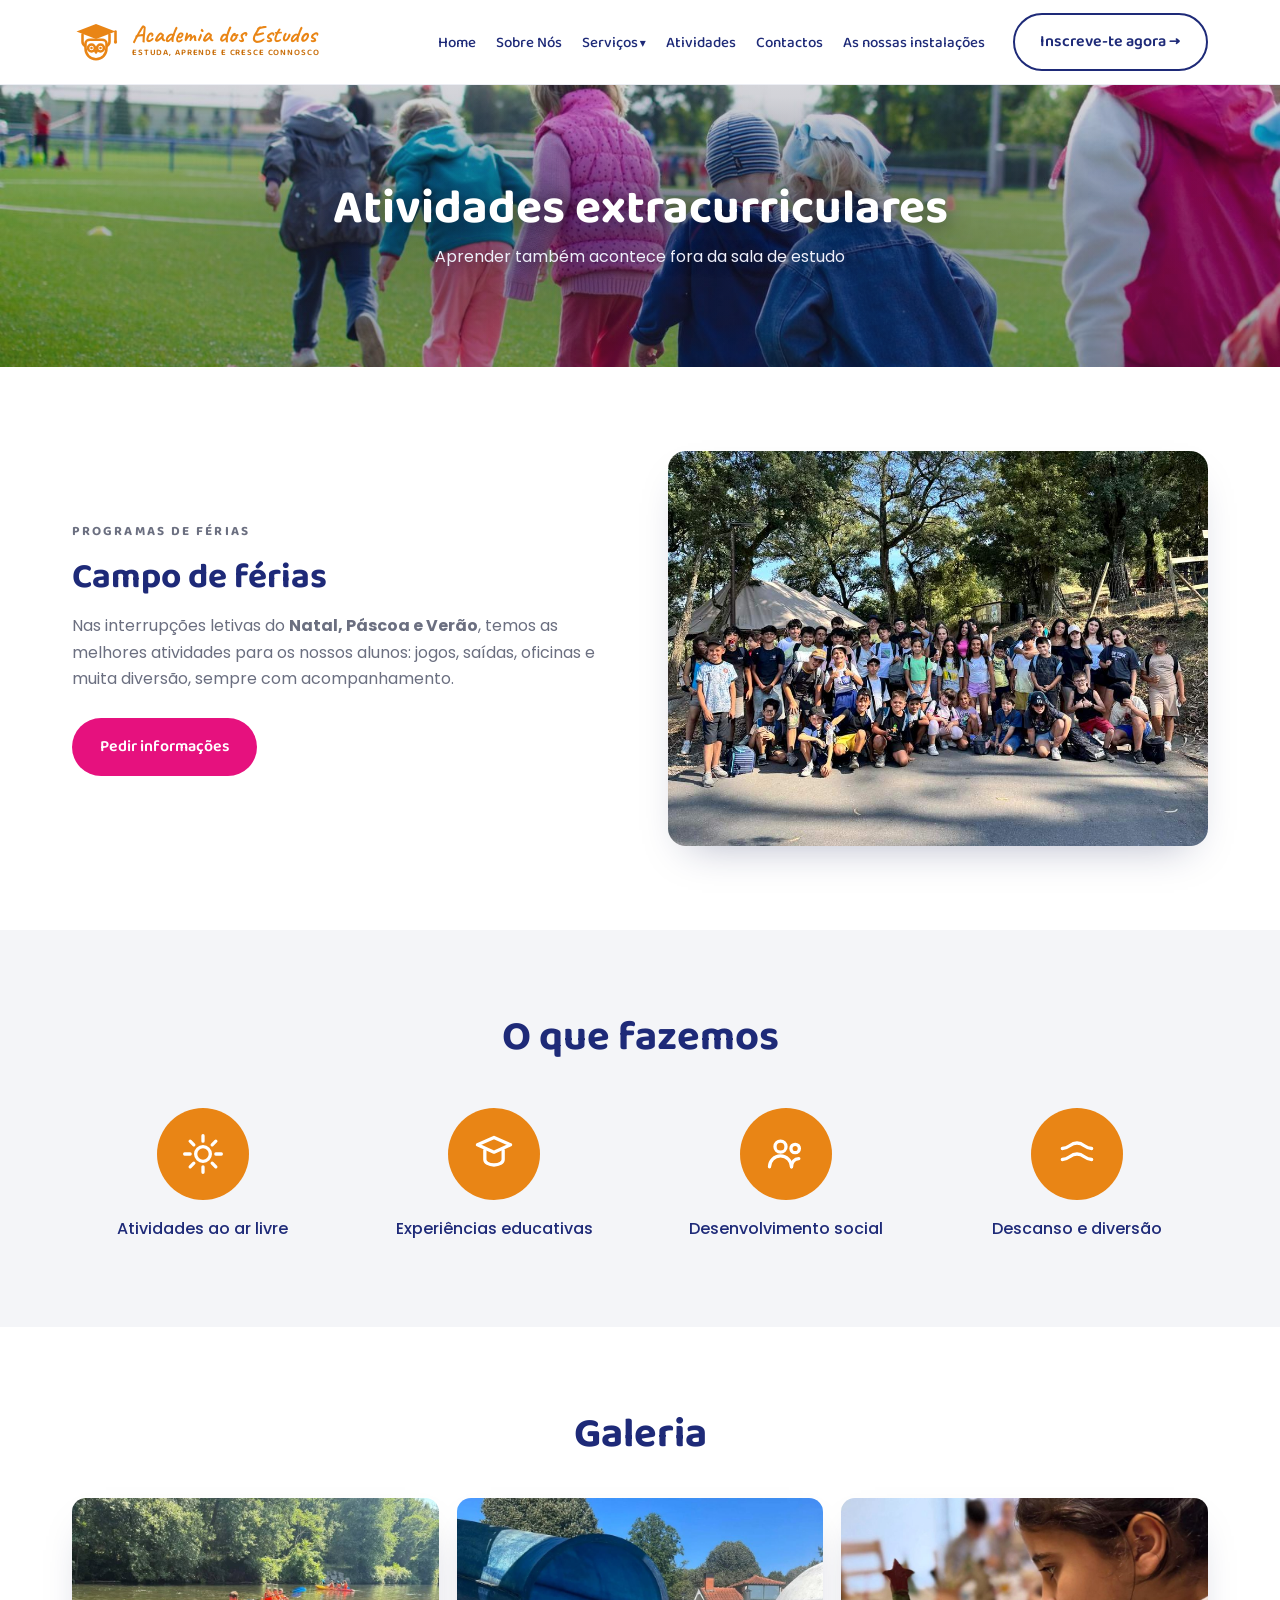
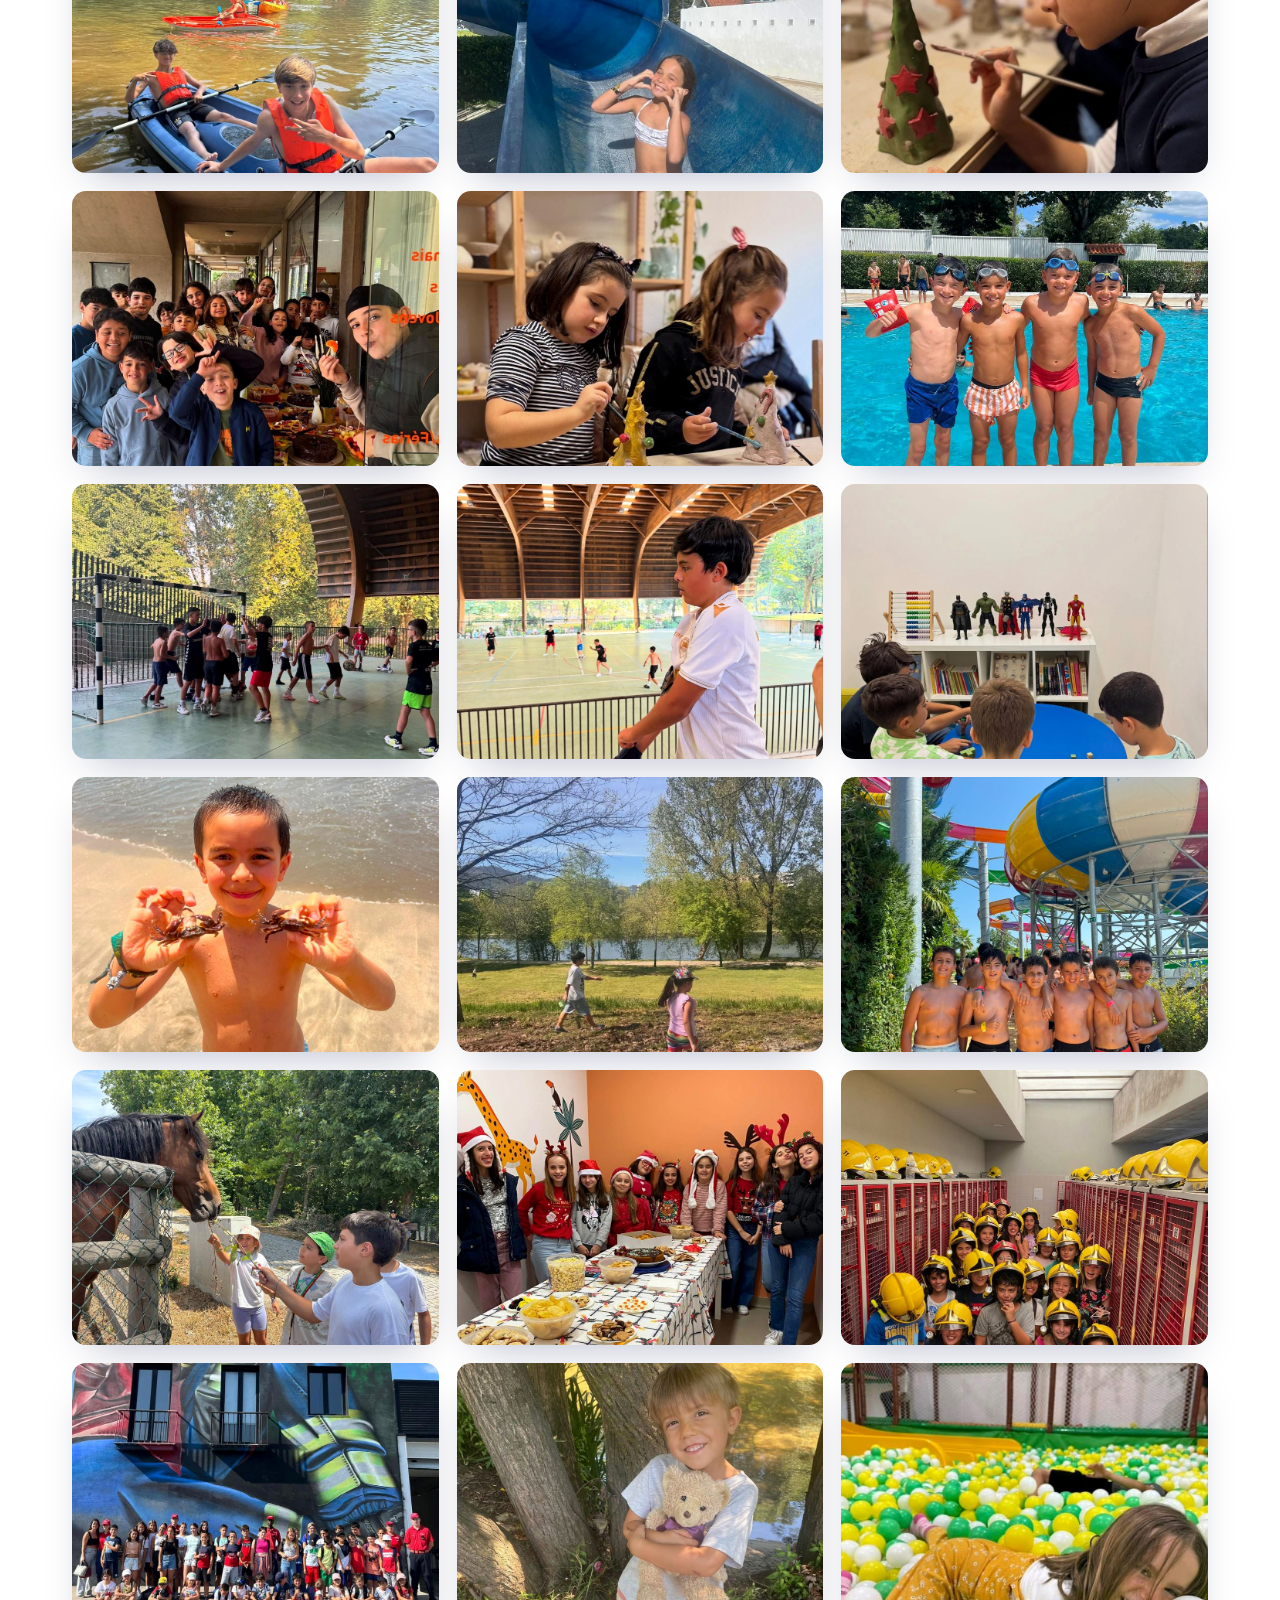
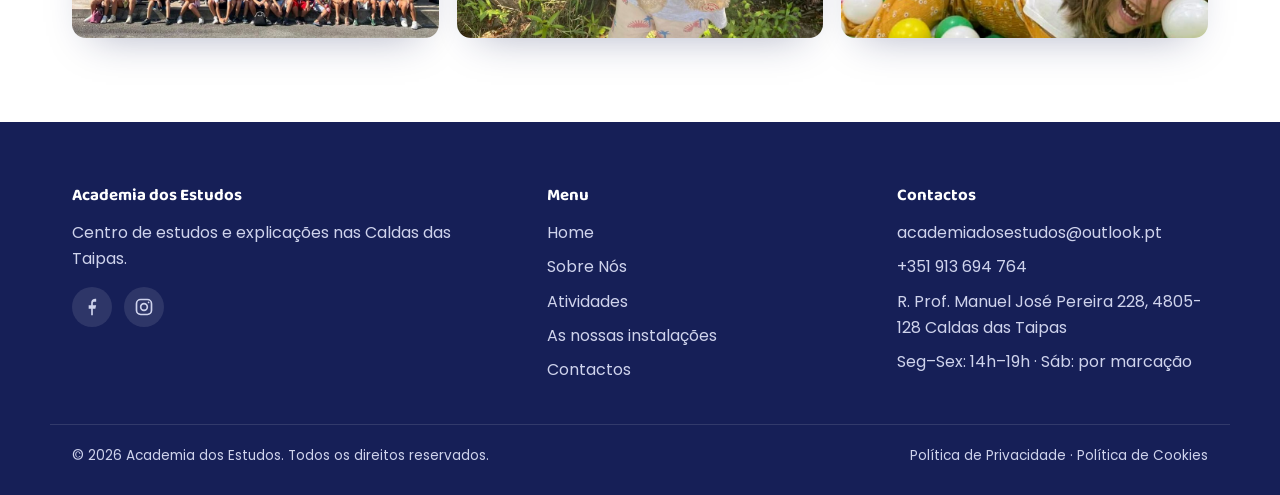
==== atividades.html @ b34ad82c "Contactos: morada c/ referência do café Classik; botões de telefone e mensagem Co-Authored-By: Claud" ====
<!doctype html>
<html lang="pt">
<head>
<meta charset="utf-8">
<meta name="viewport" content="width=device-width, initial-scale=1">
<title>Atividades Extracurriculares | Academia dos Estudos</title>
<meta name="description" content="Campo de férias e atividades extracurriculares da Academia dos Estudos nas interrupções letivas do Natal, Páscoa e Verão.">
<link rel="icon" href="assets/logo-mark.svg">
<link rel="preconnect" href="https://fonts.googleapis.com">
<link rel="preconnect" href="https://fonts.gstatic.com" crossorigin>
<link href="https://fonts.googleapis.com/css2?family=Baloo+2:wght@500;600;700&family=Caveat:wght@600;700&family=Poppins:ital,wght@0,300;0,400;0,500;0,600;1,400&display=swap" rel="stylesheet">
<link rel="stylesheet" href="css/styles.css?v=10">
<script>document.documentElement.className+=" js";</script>
</head>
<body>
<header class="site-header">
  <div class="wrap">
    <a class="brand" href="index.html" aria-label="Academia dos Estudos — início">
      <img src="assets/logo-mark.svg" alt="">
      <span class="brand-text"><b>Academia dos Estudos</b><span>Estuda, aprende e cresce connosco</span></span>
    </a>
    <button class="nav-toggle" aria-label="Abrir menu" aria-expanded="false"><span></span></button>
    <nav class="nav" id="nav">
      <ul>
        <li><a href="index.html">Home</a></li>
        <li><a href="sobre.html">Sobre Nós</a></li>
        <li class="has-sub"><a href="index.html#servicos">Serviços</a>
          <div class="submenu">
            <a href="index.html#servicos">Apoio ao Estudo</a>
            <a href="index.html#servicos">Explicações</a>
            <a href="index.html#servicos">Preparação para exame</a>
          </div>
        </li>
        <li><a href="atividades.html">Atividades</a></li>
        <li><a href="index.html#contactos">Contactos</a></li>
        <li><a href="instalacoes.html">As nossas instalações</a></li>
      </ul>
    </nav>
    <a class="btn btn--outline header-cta" href="index.html#contactos">Inscreve-te agora →</a>
  </div>
</header>

<section class="page-hero">
  <div class="page-hero__media"><img src="assets/img/banner-atividades.jpg" alt=""></div>
  <div class="wrap">
    <h1>Atividades extracurriculares</h1>
    <p>Aprender também acontece fora da sala de estudo</p>
  </div>
</section>

<section class="section">
  <div class="wrap split">
    <div class="reveal-left">
      <p class="eyebrow eyebrow--orange">Programas de férias</p>
      <h2>Campo de férias</h2>
      <p>Nas interrupções letivas do <strong>Natal, Páscoa e Verão</strong>, temos as melhores atividades para os nossos alunos: jogos, saídas, oficinas e muita diversão, sempre com acompanhamento.</p>
      <a class="btn btn--pink" href="index.html#contactos">Pedir informações</a>
    </div>
    <img class="reveal-right" src="assets/img/campo-ferias.jpg" alt="Grupo de alunos no campo de férias">
  </div>
</section>

<section class="section section--soft">
  <div class="wrap center">
    <h2 class="section-title" style="color:var(--navy)">O que fazemos</h2>
    <div class="adv">
      <div class="adv__item reveal"><div class="adv__icon"><svg viewBox="0 0 24 24" fill="none" stroke="currentColor" stroke-width="1.8" stroke-linecap="round" stroke-linejoin="round"><circle cx="12" cy="12" r="4"/><path d="M12 2v3M12 19v3M2 12h3M19 12h3M5 5l2 2M17 17l2 2M19 5l-2 2M7 17l-2 2"/></svg></div><p>Atividades ao ar livre</p></div>
      <div class="adv__item reveal"><div class="adv__icon"><svg viewBox="0 0 24 24" fill="none" stroke="currentColor" stroke-width="1.8" stroke-linecap="round" stroke-linejoin="round"><path d="M3 7l9-4 9 4-9 4z"/><path d="M7 10v5c0 1.7 2.2 3 5 3s5-1.3 5-3v-5"/></svg></div><p>Experiências educativas</p></div>
      <div class="adv__item reveal"><div class="adv__icon"><svg viewBox="0 0 24 24" fill="none" stroke="currentColor" stroke-width="1.8" stroke-linecap="round" stroke-linejoin="round"><circle cx="9" cy="8" r="3"/><circle cx="17" cy="9" r="2.3"/><path d="M3 19c0-3.3 2.7-6 6-6s6 2.7 6 6"/><path d="M15 19c0-2.5 1.6-4.5 4-4.5"/></svg></div><p>Desenvolvimento social</p></div>
      <div class="adv__item reveal"><div class="adv__icon"><svg viewBox="0 0 24 24" fill="none" stroke="currentColor" stroke-width="1.8" stroke-linecap="round" stroke-linejoin="round"><path d="M4 15c4 0 4-3 8-3s4 3 8 3"/><path d="M4 9c4 0 4-3 8-3s4 3 8 3"/></svg></div><p>Descanso e diversão</p></div>
    </div>
  </div>
</section>

<section class="section">
  <div class="wrap center">
    <h2 class="section-title" style="color:var(--navy)">Galeria</h2>
    <div class="gallery">
      <img src="assets/img/act1.jpg" alt="Atividade da Academia dos Estudos" loading="lazy">
      <img src="assets/img/act2.jpg" alt="Atividade da Academia dos Estudos" loading="lazy">
      <img src="assets/img/act3.jpg" alt="Atividade da Academia dos Estudos" loading="lazy">
      <img src="assets/img/act4.jpg" alt="Atividade da Academia dos Estudos" loading="lazy">
      <img src="assets/img/act5.jpg" alt="Atividade da Academia dos Estudos" loading="lazy">
      <img src="assets/img/act6.jpg" alt="Atividade da Academia dos Estudos" loading="lazy">
      <img src="assets/img/act7.jpg" alt="Atividade da Academia dos Estudos" loading="lazy">
      <img src="assets/img/act8.jpg" alt="Atividade da Academia dos Estudos" loading="lazy">
      <img src="assets/img/act9.jpg" alt="Atividade da Academia dos Estudos" loading="lazy">
      <img src="assets/img/act10.jpg" alt="Atividade da Academia dos Estudos" loading="lazy">
      <img src="assets/img/act11.jpg" alt="Atividade da Academia dos Estudos" loading="lazy">
      <img src="assets/img/act12.jpg" alt="Atividade da Academia dos Estudos" loading="lazy">
      <img src="assets/img/act13.jpg" alt="Atividade da Academia dos Estudos" loading="lazy">
      <img src="assets/img/act14.jpg" alt="Atividade da Academia dos Estudos" loading="lazy">
      <img src="assets/img/act15.jpg" alt="Atividade da Academia dos Estudos" loading="lazy">
      <img src="assets/img/act16.jpg" alt="Atividade da Academia dos Estudos" loading="lazy">
      <img src="assets/img/act17.jpg" alt="Atividade da Academia dos Estudos" loading="lazy">
      <img src="assets/img/act18.jpg" alt="Atividade da Academia dos Estudos" loading="lazy">
    </div>
  </div>
</section>

<footer class="site-footer">
  <div class="wrap footer-grid">
    <div>
      <h4>Academia dos Estudos</h4>
      <p>Centro de estudos e explicações nas Caldas das Taipas.</p>
      <div class="socials">
        <a href="https://www.facebook.com/academiadosestudos" aria-label="Facebook" target="_blank" rel="noopener"><svg viewBox="0 0 24 24" fill="currentColor"><path d="M13 22v-8h3l1-4h-4V7.5c0-1.1.3-1.9 2-1.9h2V2.1C18.6 2 17.4 2 16.1 2 13.2 2 11 3.7 11 7v3H8v4h3v8z"/></svg></a>
        <a href="https://www.instagram.com/academia_dos_estudos_" aria-label="Instagram" target="_blank" rel="noopener"><svg viewBox="0 0 24 24" fill="none" stroke="currentColor" stroke-width="2"><rect x="3" y="3" width="18" height="18" rx="5"/><circle cx="12" cy="12" r="4"/><circle cx="17.5" cy="6.5" r="1" fill="currentColor" stroke="none"/></svg></a>
      </div>
    </div>
    <div><h4>Menu</h4><ul>
      <li><a href="index.html">Home</a></li>
      <li><a href="sobre.html">Sobre Nós</a></li>
      <li><a href="atividades.html">Atividades</a></li>
      <li><a href="instalacoes.html">As nossas instalações</a></li>
      <li><a href="index.html#contactos">Contactos</a></li>
    </ul></div>
    <div><h4>Contactos</h4><ul>
      <li><a href="mailto:academiadosestudos@outlook.pt">academiadosestudos@outlook.pt</a></li>
      <li><a href="tel:+351913694764">+351 913 694 764</a></li>
      <li>R. Prof. Manuel José Pereira 228, 4805-128 Caldas das Taipas</li>
      <li>Seg–Sex: 14h–19h · Sáb: por marcação</li>
    </ul></div>
  </div>
  <div class="wrap footer-bottom">
    <span>© <span id="year"></span> Academia dos Estudos. Todos os direitos reservados.</span>
    <span><a href="politica-privacidade.html">Política de Privacidade</a> · <a href="politica-cookies.html">Política de Cookies</a></span>
  </div>
</footer>
<script src="js/main.js?v=10"></script>
</body>
</html>
---- css/styles.css ----
/* =========================================================
   Academia dos Estudos — protótipo
   Estética inspirada em mentes-criativas.pt
   ========================================================= */

:root {
  --orange: #E98515;
  --orange-dark: #C96F0C;
  --navy: #1E2A78;
  --navy-deep: #161F57;
  --pink: #E6117E;
  --ink: #2b2b33;
  --muted: #6b6f80;
  --bg-soft: #f4f5f8;
  --white: #ffffff;
  --radius: 18px;
  --shadow: 0 18px 40px -20px rgba(22, 31, 87, .35);
  --maxw: 1180px;
  --font-body: "Poppins", system-ui, -apple-system, "Segoe UI", Roboto, sans-serif;
  --font-head: "Baloo 2", var(--font-body);
  --font-script: "Caveat", "Segoe Script", cursive;
}

* { box-sizing: border-box; margin: 0; padding: 0; }
html { scroll-behavior: smooth; scroll-padding-top: 96px; }
body {
  font-family: var(--font-body);
  color: var(--ink);
  line-height: 1.65;
  background: var(--white);
  -webkit-font-smoothing: antialiased;
  animation: pageFade .55s ease both;
}
@keyframes pageFade { from { opacity: 0; } to { opacity: 1; } }
img { max-width: 100%; display: block; }
a { color: var(--navy); text-decoration: none; }

.wrap { width: 100%; max-width: var(--maxw); margin: 0 auto; padding: 0 22px; }
.section { padding: 84px 0; }
.section--soft { background: var(--bg-soft); }
.center { text-align: center; }

h1, h2, h3, h4 { font-family: var(--font-head); line-height: 1.15; color: var(--navy); font-weight: 700; }
.eyebrow {
  font-family: var(--font-head);
  text-transform: uppercase;
  letter-spacing: .16em;
  font-size: .82rem;
  font-weight: 700;
  color: var(--pink);
}
.eyebrow--orange { color: var(--orange); }
.section-title { font-size: clamp(1.8rem, 3.4vw, 2.6rem); color: var(--orange); }
.section-lead { color: var(--muted); margin-top: 10px; font-size: 1.05rem; }

/* ---------- buttons ---------- */
.btn {
  display: inline-flex; align-items: center; gap: .5em;
  font-family: var(--font-head); font-weight: 600;
  padding: .85em 1.6em; border-radius: 999px;
  border: 2px solid transparent; cursor: pointer;
  transition: transform .15s ease, background .2s ease, color .2s ease;
}
.btn:hover { transform: translateY(-2px); }
.btn--pink { background: var(--pink); color: #fff; }
.btn--pink:hover { background: #c60d6b; }
.btn--outline { border-color: currentColor; color: var(--navy); background: transparent; }
.btn--outline-light { border-color: #fff; color: #fff; background: transparent; }
.btn--outline-light:hover { background: #fff; color: var(--navy); }

/* ---------- header ---------- */
.site-header {
  position: sticky; top: 0; z-index: 50;
  background: #ffffff;
  border-bottom: 1px solid #eceef4;
}
.site-header .wrap {
  display: flex; align-items: center; gap: 20px;
  min-height: 84px;
}
.brand { display: flex; align-items: center; gap: 12px; }
.brand img { width: 48px; height: 48px; }
.brand-text { display: block; }
.brand-text b {
  display: block;
  font-family: var(--font-script);
  font-size: 1.5rem; line-height: .95; color: var(--orange); font-weight: 700;
  white-space: nowrap;
}
.brand-text > span {
  display: block; font-family: var(--font-head);
  font-size: .54rem; letter-spacing: .1em; text-transform: uppercase;
  color: var(--orange-dark); font-weight: 600; white-space: nowrap;
}
.nav { margin-left: auto; }
.nav ul { list-style: none; display: flex; align-items: center; gap: 20px; }
.nav a {
  font-family: var(--font-head); font-weight: 500; color: var(--navy);
  font-size: .94rem; position: relative; padding: 6px 0; white-space: nowrap;
}
.nav a:hover { color: var(--orange); }
.has-sub { position: relative; }
.has-sub > a::after { content: " ▾"; font-size: .8em; }
.submenu {
  position: absolute; top: 100%; left: 50%; transform: translateX(-50%);
  background: #fff; border: 1px solid #eceef4; border-radius: 14px;
  box-shadow: var(--shadow); padding: 10px; min-width: 220px;
  display: none; flex-direction: column; gap: 2px;
}
.has-sub:hover .submenu, .has-sub:focus-within .submenu { display: flex; }
.submenu a { padding: 9px 12px; border-radius: 9px; font-size: .92rem; }
.submenu a:hover { background: var(--bg-soft); }
.header-cta { margin-left: 8px; }
.nav-toggle {
  margin-left: auto; display: none; background: none; border: 0;
  width: 42px; height: 42px; cursor: pointer;
}
.nav-toggle span, .nav-toggle span::before, .nav-toggle span::after {
  content: ""; display: block; position: relative;
  width: 26px; height: 3px; border-radius: 3px; background: var(--navy);
}
.nav-toggle span::before { position: absolute; top: -8px; }
.nav-toggle span::after { position: absolute; top: 8px; }

/* ---------- hero ---------- */
.hero {
  position: relative; min-height: 82vh; display: grid; place-items: center;
  text-align: center; color: #fff; overflow: hidden;
}
.hero__media { position: absolute; inset: 0; z-index: -2; overflow: hidden; }
.hero__media img, .hero__media video { width: 100%; height: 100%; object-fit: cover; }
.hero__media img { animation: heroZoom 22s ease-in-out infinite alternate; }
@keyframes heroZoom { from { transform: scale(1); } to { transform: scale(1.09); } }
@media (prefers-reduced-motion: reduce) { .hero__media img { animation: none; } }
.hero::after {
  content: ""; position: absolute; inset: 0; z-index: -1;
  background:
    linear-gradient(180deg, rgba(20,24,45,.20), rgba(20,24,45,.42)),
    radial-gradient(ellipse 70% 55% at 50% 50%, rgba(15,18,40,.42), rgba(15,18,40,0) 75%);
}
.hero__inner { max-width: 780px; padding: 40px 22px; text-shadow: 0 2px 18px rgba(10,12,30,.45); }
.hero__welcome { font-family: var(--font-script); font-size: clamp(1.6rem, 4vw, 2.4rem); }
.hero__title {
  font-family: var(--font-script); color: #fff;
  font-size: clamp(3rem, 9vw, 5.6rem); line-height: .95; margin: .1em 0 .3em;
}
.hero__tag {
  font-family: var(--font-head); text-transform: uppercase; letter-spacing: .22em;
  font-size: clamp(.8rem, 1.6vw, 1rem); font-weight: 600;
}
.hero__cta { margin-top: 30px; }

/* ---------- about teaser ---------- */
.split { display: grid; grid-template-columns: 1fr 1fr; gap: 56px; align-items: center; }
.split img { border-radius: var(--radius); box-shadow: var(--shadow); }
.split h2 { font-size: clamp(1.6rem, 3vw, 2.2rem); margin-bottom: 16px; }
.split p { color: var(--muted); margin-bottom: 14px; }
.split .btn { margin-top: 12px; }

/* ---------- services grid ---------- */
.cards { display: flex; flex-wrap: wrap; justify-content: center; gap: 26px; margin-top: 46px; }
.cards .card { flex: 1 1 280px; max-width: 340px; }
.card {
  background: #fff; border: 1px solid #eceef4; border-radius: var(--radius);
  padding: 34px 26px; text-align: center;
  transition: transform .18s ease, box-shadow .18s ease;
}
.card:hover { transform: translateY(-4px); box-shadow: var(--shadow); }
.card__icon {
  width: 76px; height: 76px; border-radius: 50%; margin: 0 auto 18px;
  display: grid; place-items: center; background: var(--navy); color: #fff;
}
.card__icon svg { width: 38px; height: 38px; }
.card h3 { color: var(--navy); font-size: 1.25rem; margin-bottom: 10px; }
.card p { color: var(--muted); font-size: .96rem; }
.card--highlight { border-color: var(--orange); }
.card--highlight .card__icon { background: var(--orange); }
.card__badge {
  display: inline-block; margin-top: 12px; font-size: .8rem; font-weight: 600;
  color: var(--orange-dark); background: #fdf1e3; border-radius: 999px; padding: 4px 12px;
}

/* ---------- band ---------- */
.band {
  position: relative; color: #fff; text-align: center;
  padding: 110px 0; overflow: hidden;
}
.band__media { position: absolute; inset: 0; z-index: -2; }
.band__media img { width: 100%; height: 100%; object-fit: cover; }
.band::after {
  content: ""; position: absolute; inset: 0; z-index: -1;
  background:
    linear-gradient(180deg, rgba(20,24,52,.20), rgba(20,24,52,.42)),
    radial-gradient(ellipse 60% 62% at 50% 50%, rgba(15,18,42,.36), rgba(15,18,42,0) 78%);
}
.band .wrap { position: relative; }
.band h2 { color: #fff; font-size: clamp(1.8rem, 4vw, 3rem); text-shadow: 0 2px 22px rgba(8,10,26,.55); }
.band p { font-family: var(--font-script); font-size: clamp(1.4rem, 3vw, 2rem); margin-top: 6px; text-shadow: 0 2px 18px rgba(8,10,26,.5); }
.band .btn { margin-top: 26px; }

/* ---------- advantages ---------- */
.adv { display: grid; grid-template-columns: repeat(4, 1fr); gap: 30px; margin-top: 46px; }
.adv__item { text-align: center; }
.adv__icon {
  width: 92px; height: 92px; border-radius: 50%; margin: 0 auto 16px;
  display: grid; place-items: center; background: var(--orange); color: #fff;
}
.adv__icon svg { width: 44px; height: 44px; }
.adv__item p { color: var(--navy); font-weight: 500; }

/* ---------- testimonials ---------- */
.tst { background: #14162b; color: #fff; }
.tst h2 { color: #fff; font-family: var(--font-script); font-size: clamp(2rem, 4vw, 2.8rem); }
.tst__viewport { max-width: 820px; margin: 34px auto 0; position: relative; overflow: hidden; }
.tst__track { display: flex; transition: transform .5s ease; }
.tst__slide { min-width: 100%; padding: 10px 30px; }
.tst__slide blockquote {
  font-size: 1.15rem; line-height: 1.7; font-style: italic; color: #f2f2f7;
}
.tst__stars { color: #ffcf3f; margin-top: 14px; letter-spacing: 3px; }
.tst__nav { display: flex; justify-content: center; gap: 10px; margin-top: 26px; }
.tst__dot {
  width: 10px; height: 10px; border-radius: 50%; border: 0; cursor: pointer;
  background: rgba(255, 255, 255, .3);
}
.tst__dot[aria-current="true"] { background: var(--pink); }
.tst__arrow {
  position: absolute; top: 50%; transform: translateY(-50%);
  background: rgba(255,255,255,.12); border: 0; color: #fff;
  width: 42px; height: 42px; border-radius: 50%; cursor: pointer; font-size: 1.2rem;
}
.tst__arrow:hover { background: var(--pink); }
.tst__arrow--prev { left: -6px; }
.tst__arrow--next { right: -6px; }

/* ---------- contacts ---------- */
.contact-cards { display: grid; grid-template-columns: repeat(3, 1fr); gap: 26px; margin-top: 44px; }
.contact-card {
  background: #fff; border: 1px solid #eceef4; border-radius: var(--radius);
  padding: 34px 26px; text-align: center; box-shadow: var(--shadow);
}
.contact-card .ic {
  width: 64px; height: 64px; margin: 0 auto 16px; color: var(--pink);
  display: grid; place-items: center;
}
.contact-card .ic svg { width: 42px; height: 42px; }
.contact-card h3 { color: var(--navy); margin-bottom: 10px; }
.contact-card p, .contact-card a { color: var(--muted); font-size: .98rem; }
.contact-card a:hover { color: var(--orange); }
.contact-actions { display: flex; justify-content: center; gap: 12px; margin-top: 16px; }
.contact-actions a {
  width: 46px; height: 46px; border-radius: 50%;
  display: grid; place-items: center;
  background: var(--pink); color: #fff;
  transition: transform .15s ease, background .2s ease;
}
.contact-actions a:hover { transform: translateY(-2px); background: #c60d6b; color: #fff; }
.contact-actions svg { width: 22px; height: 22px; }

/* ---------- form ---------- */
.formsec .split { align-items: start; }
.formsec h2 { font-size: clamp(1.7rem, 3vw, 2.3rem); }
.formsec .lead { color: var(--muted); margin: 8px 0 22px; }
.field { width: 100%; margin-bottom: 14px; }
.field input, .field textarea {
  width: 100%; font: inherit; padding: 14px 16px;
  border: 1px solid #dfe2ec; border-radius: 12px; background: var(--bg-soft);
}
.field textarea { min-height: 130px; resize: vertical; }
.consent { display: flex; gap: 10px; align-items: flex-start; font-size: .9rem; color: var(--muted); margin: 6px 0 18px; }
.form-note { font-size: .82rem; color: var(--muted); margin-top: 12px; }

/* ---------- map ---------- */
.map iframe { width: 100%; height: 420px; border: 0; display: block; filter: saturate(1.05); }

/* ---------- footer ---------- */
.site-footer { background: var(--navy-deep); color: #cfd3ec; padding: 64px 0 28px; }
.footer-grid { display: grid; grid-template-columns: 1.4fr 1fr 1fr; gap: 40px; }
.site-footer h4 { color: #fff; margin-bottom: 14px; font-size: 1.05rem; }
.site-footer a { color: #cfd3ec; }
.site-footer a:hover { color: #fff; }
.site-footer ul { list-style: none; display: grid; gap: 8px; }
.socials { display: flex; gap: 12px; margin-top: 14px; }
.socials a {
  width: 40px; height: 40px; border-radius: 50%; background: rgba(255,255,255,.1);
  display: grid; place-items: center;
}
.socials a:hover { background: var(--orange); }
.socials svg { width: 20px; height: 20px; }
.footer-bottom {
  margin-top: 40px; padding-top: 20px; border-top: 1px solid rgba(255,255,255,.12);
  display: flex; justify-content: space-between; gap: 14px; flex-wrap: wrap;
  font-size: .85rem;
}

/* ---------- generic page header / banner (sub pages) ---------- */
.page-hero {
  position: relative; overflow: hidden;
  background: linear-gradient(120deg, var(--navy), var(--navy-deep));
  color: #fff; text-align: center; padding: 96px 0;
}
.page-hero__media { position: absolute; inset: 0; z-index: 0; }
.page-hero__media img { width: 100%; height: 100%; object-fit: cover; }
.page-hero::after {
  content: ""; position: absolute; inset: 0; z-index: 1;
  background:
    linear-gradient(180deg, rgba(20,24,52,.18), rgba(20,24,52,.40)),
    radial-gradient(ellipse 65% 60% at 50% 50%, rgba(15,18,42,.34), rgba(15,18,42,0) 78%);
}
.page-hero .wrap { position: relative; z-index: 2; }
.page-hero h1 { color: #fff; font-size: clamp(2rem, 5vw, 3rem); text-shadow: 0 2px 22px rgba(8,10,26,.55); }
.page-hero p { color: #eef0fa; margin-top: 8px; text-shadow: 0 1px 14px rgba(8,10,26,.55); }

.gallery { display: grid; grid-template-columns: repeat(3, 1fr); gap: 18px; margin-top: 40px; }
.gallery img { border-radius: 14px; box-shadow: var(--shadow); aspect-ratio: 4 / 3; object-fit: cover; width: 100%; }
.gallery--tall img { aspect-ratio: 3 / 4; }

/* ---------- disciplinas ---------- */
.subjects {
  display: grid; grid-template-columns: repeat(3, 1fr); gap: 16px;
  max-width: 780px; margin: 40px auto 0;
}
.subject {
  display: flex; align-items: center; gap: 14px; text-align: left;
  background: #fff; border: 1px solid #eceef4; border-radius: 14px;
  padding: 15px 18px; font-family: var(--font-head); font-weight: 500; color: var(--navy);
}
.subject .ic {
  flex: none; width: 44px; height: 44px; border-radius: 50%;
  background: var(--bg-soft); color: var(--orange);
  display: grid; place-items: center;
}
.subject .ic svg { width: 24px; height: 24px; }
@media (max-width: 720px) { .subjects { grid-template-columns: repeat(2, 1fr); } }
@media (max-width: 460px) { .subjects { grid-template-columns: 1fr; } }

.values { display: grid; grid-template-columns: repeat(3, 1fr); gap: 24px; margin-top: 40px; }
.value { background: #fff; border: 1px solid #eceef4; border-radius: var(--radius); padding: 28px; text-align: center; }
.value .ic { width: 60px; height: 60px; margin: 0 auto 12px; color: var(--orange); }

/* ---------- reveal on scroll / load ----------
   O estado escondido só se aplica quando o JS está ativo (html.js);
   sem JS o conteúdo aparece na mesma. */
.js .reveal,
.js .reveal-left,
.js .reveal-right {
  opacity: 0;
  transition: opacity 1.4s ease, transform 1.9s cubic-bezier(.16,.84,.3,1);
}
.js .reveal       { transform: translateY(44px); }
.js .reveal-left  { transform: translateX(-90px); }
.js .reveal-right { transform: translateX(90px); }
.js .reveal.is-in,
.js .reveal-left.is-in,
.js .reveal-right.is-in { opacity: 1; transform: none; }

/* ---------- responsive ---------- */
@media (max-width: 960px) {
  .cards, .contact-cards, .adv, .gallery, .team, .values { grid-template-columns: repeat(2, 1fr); }
  .split { grid-template-columns: 1fr; gap: 30px; }
  .footer-grid { grid-template-columns: 1fr 1fr; }
}
@media (max-width: 1040px) {
  .nav-toggle { display: block; margin-left: auto; }
  .nav {
    display: none;
    position: fixed; top: 84px; left: 0; right: 0; bottom: auto;
    background: #fff; border-bottom: 1px solid #eceef4; margin: 0;
    max-height: calc(100vh - 84px); overflow-y: auto;
  }
  .nav.open { display: block; }
  .nav ul { flex-direction: column; align-items: stretch; gap: 0; padding: 8px 22px 20px; }
  .nav li { border-bottom: 1px solid #f0f1f6; }
  .nav a { display: block; padding: 14px 0; }
  .submenu { position: static; transform: none; box-shadow: none; border: 0; display: flex; padding: 0 0 8px 14px; }
  .has-sub > a::after { content: ""; }
  .header-cta { display: none; }
}
@media (max-width: 560px) {
  .cards, .contact-cards, .adv, .gallery, .team, .values { grid-template-columns: 1fr; }
  .footer-grid { grid-template-columns: 1fr; }
  .section { padding: 60px 0; }
}

@media (prefers-reduced-motion: reduce) {
  * { scroll-behavior: auto; }
  /* movimento reduzido: fade + deslize curto */
  .js .reveal       { transform: translateY(14px); }
  .js .reveal-left  { transform: translateX(-16px); }
  .js .reveal-right { transform: translateX(16px); }
  .js .reveal, .js .reveal-left, .js .reveal-right { transition: opacity 1s ease, transform 1.2s ease; }
  .hero__media img { animation: none; }
}
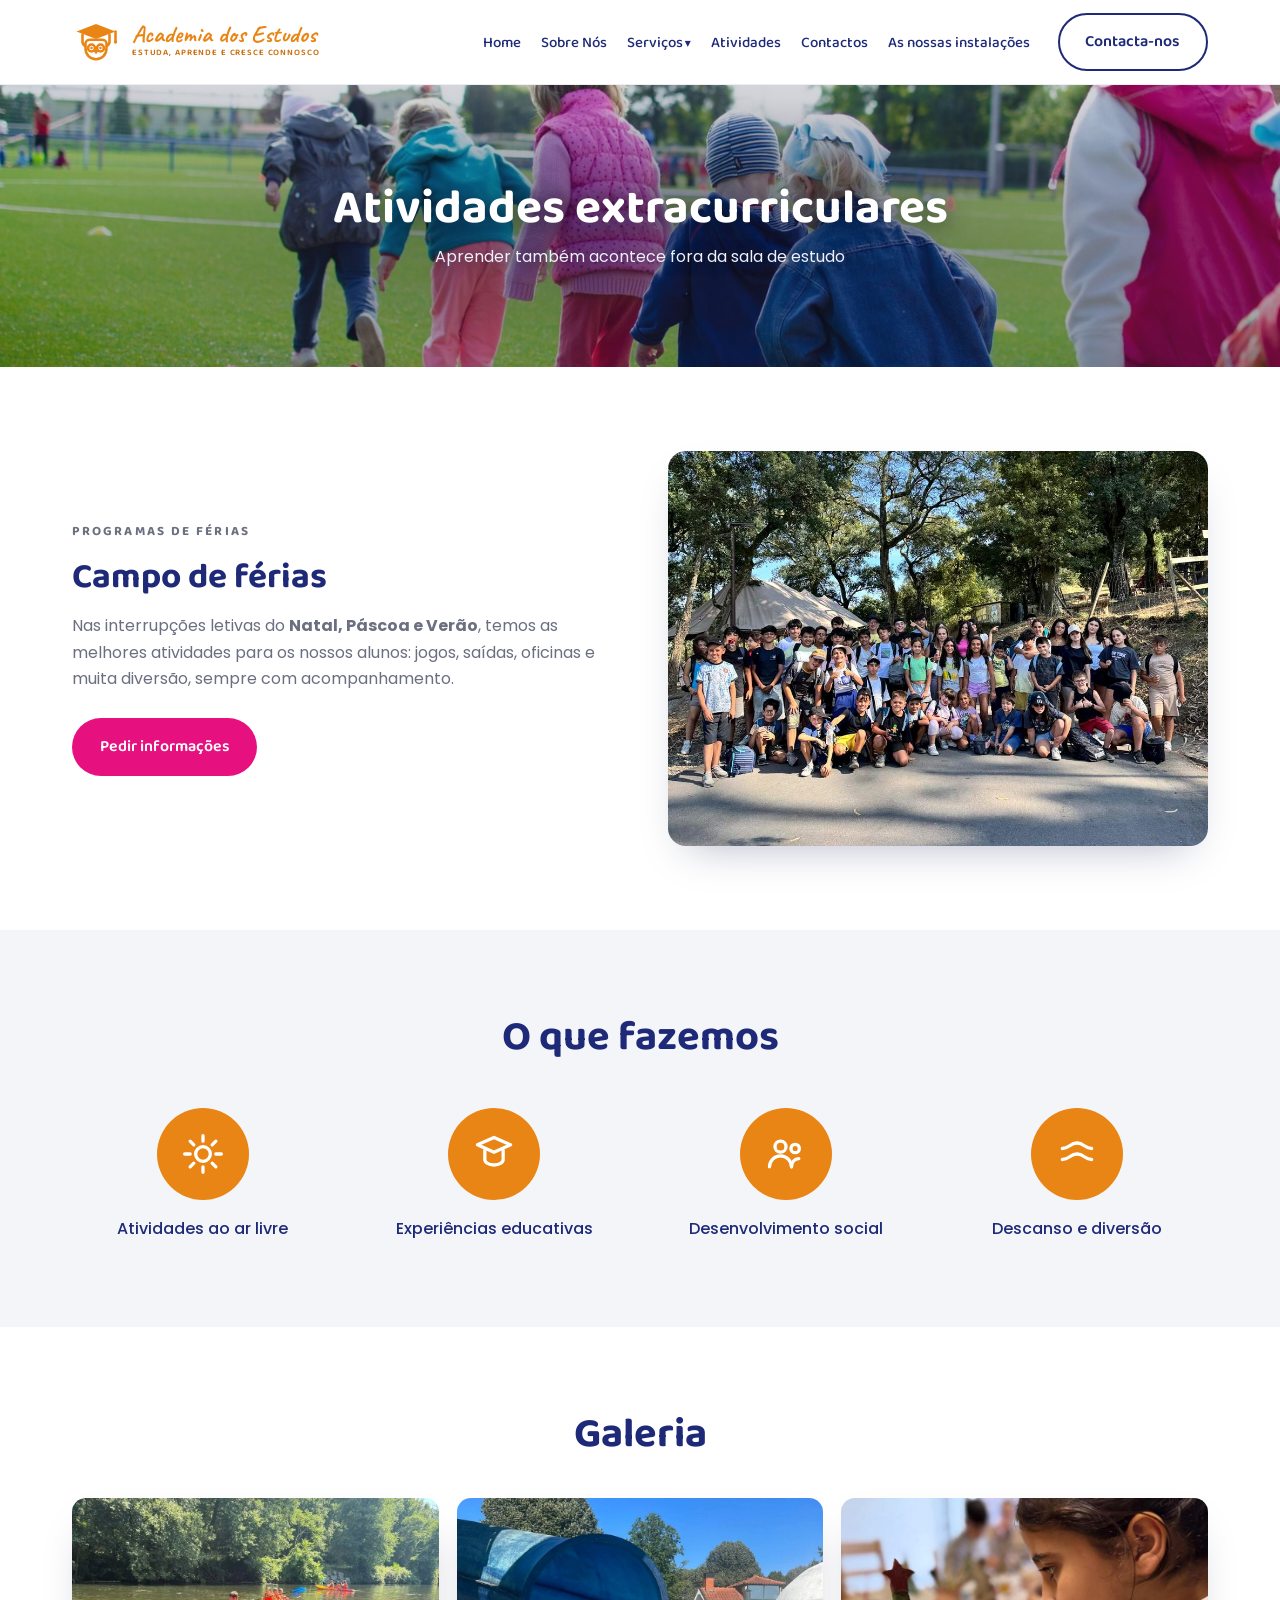
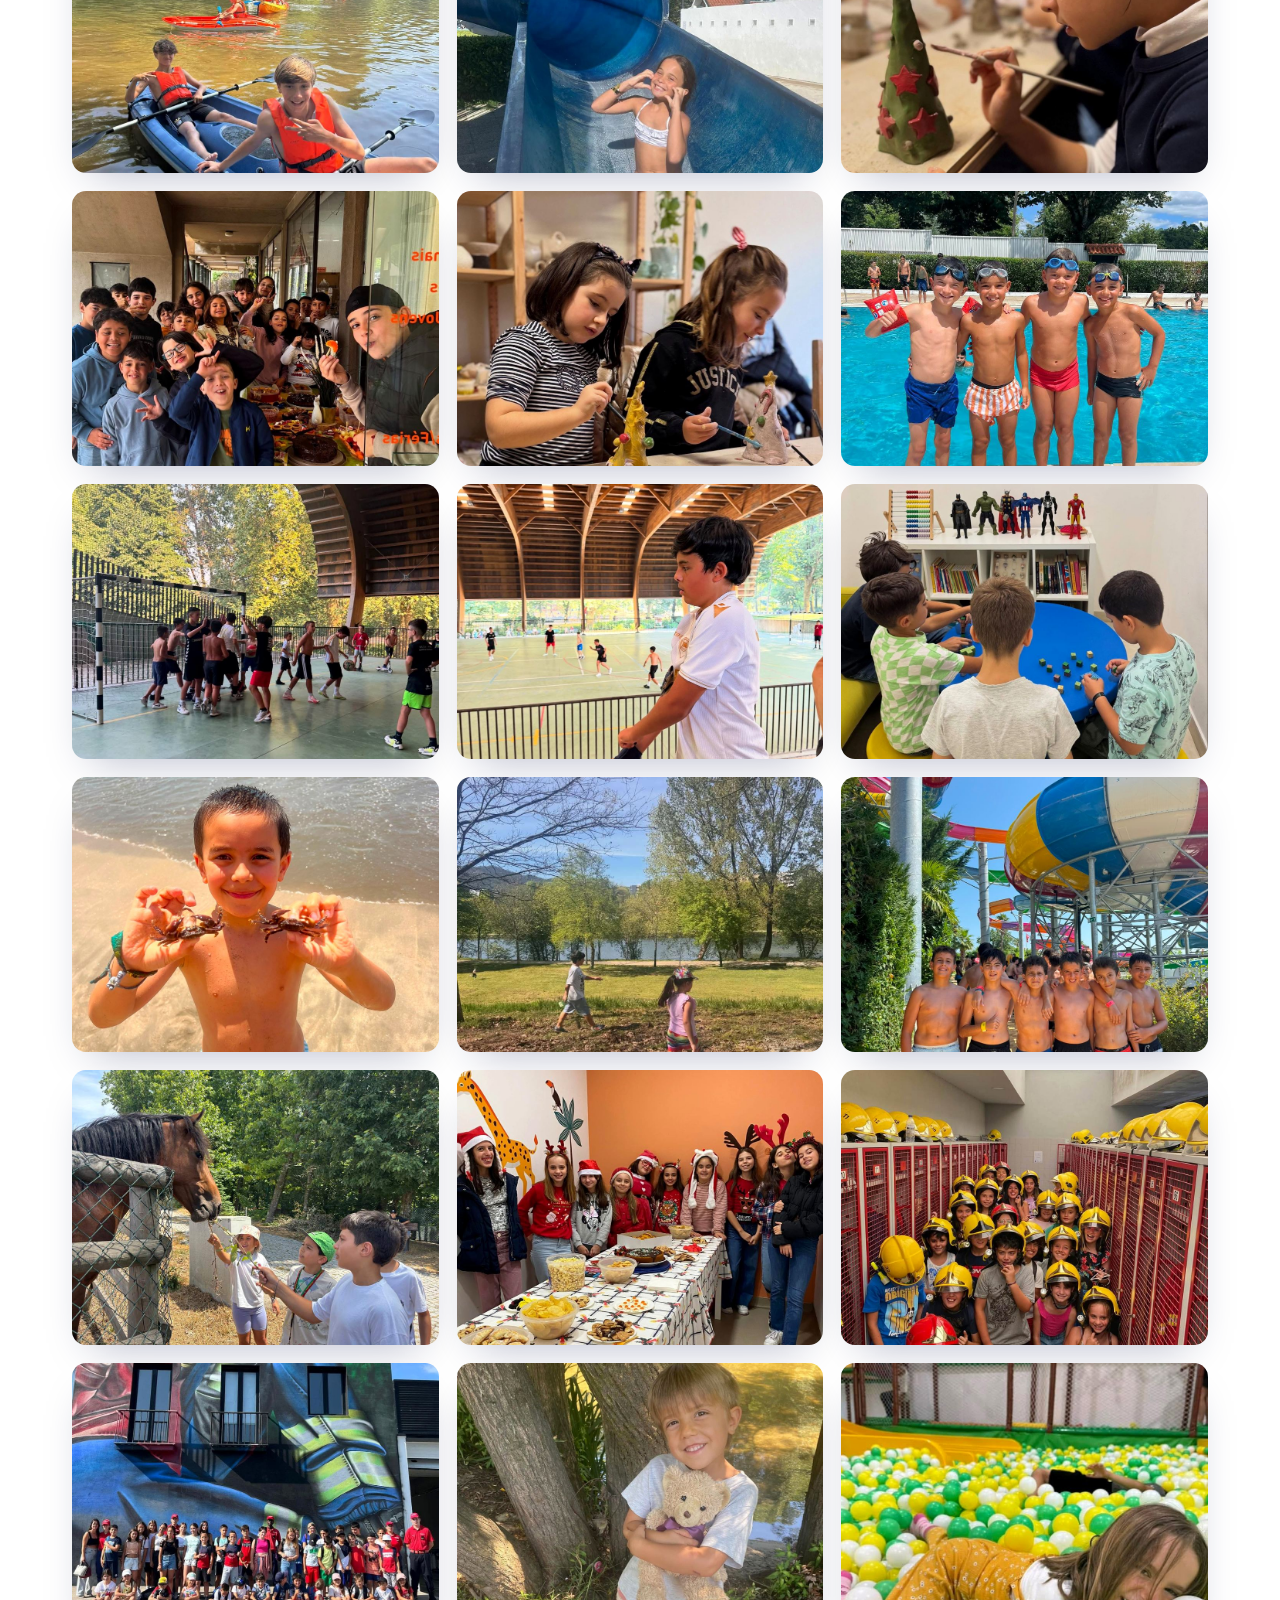
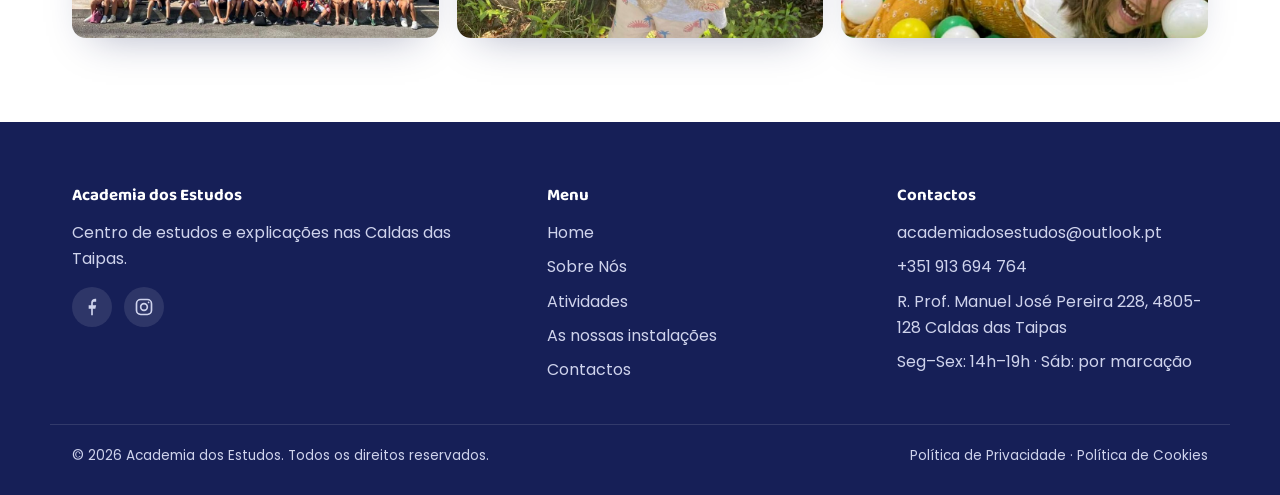
==== commit 89a47d33: "Botoes 'Contacta-nos'; logo com nome sempre visivel (empilhado no telemovel); re-corte act9/act15 Co" ====
--- a/atividades.html
+++ b/atividades.html
@@ -9,7 +9,7 @@
 <link rel="preconnect" href="https://fonts.googleapis.com">
 <link rel="preconnect" href="https://fonts.gstatic.com" crossorigin>
 <link href="https://fonts.googleapis.com/css2?family=Baloo+2:wght@500;600;700&family=Caveat:wght@600;700&family=Poppins:ital,wght@0,300;0,400;0,500;0,600;1,400&display=swap" rel="stylesheet">
-<link rel="stylesheet" href="css/styles.css?v=10">
+<link rel="stylesheet" href="css/styles.css?v=12">
 <script>document.documentElement.className+=" js";</script>
 </head>
 <body>
@@ -36,7 +36,11 @@
         <li><a href="instalacoes.html">As nossas instalações</a></li>
       </ul>
     </nav>
-    <a class="btn btn--outline header-cta" href="index.html#contactos">Inscreve-te agora →</a>
+    <div class="header-actions">
+      <a href="tel:+351913694764" aria-label="Ligar agora" title="Ligar"><svg viewBox="0 0 24 24" fill="currentColor"><path d="M6.6 10.8c1.4 2.8 3.8 5.1 6.6 6.6l2.2-2.2c.3-.3.7-.4 1-.2 1.1.4 2.3.6 3.6.6.6 0 1 .4 1 1V20c0 .6-.4 1-1 1C10.6 21 3 13.4 3 4c0-.6.4-1 1-1h3.5c.6 0 1 .4 1 1 0 1.2.2 2.4.6 3.6.1.4 0 .7-.2 1l-2.3 2.2z"/></svg></a>
+      <a href="index.html#mensagem" aria-label="Enviar mensagem" title="Enviar mensagem"><svg viewBox="0 0 24 24" fill="none" stroke="currentColor" stroke-width="1.8" stroke-linecap="round" stroke-linejoin="round"><rect x="3" y="5" width="18" height="14" rx="2"/><path d="m3 7 9 6 9-6"/></svg></a>
+    </div>
+    <a class="btn btn--outline header-cta" href="index.html#contactos">Contacta-nos</a>
   </div>
 </header>
 
@@ -127,6 +131,6 @@
     <span><a href="politica-privacidade.html">Política de Privacidade</a> · <a href="politica-cookies.html">Política de Cookies</a></span>
   </div>
 </footer>
-<script src="js/main.js?v=10"></script>
+<script src="js/main.js?v=12"></script>
 </body>
 </html>
--- a/css/styles.css
+++ b/css/styles.css
@@ -111,6 +111,13 @@
 .submenu a { padding: 9px 12px; border-radius: 9px; font-size: .92rem; }
 .submenu a:hover { background: var(--bg-soft); }
 .header-cta { margin-left: 8px; }
+.header-actions { display: none; }
+.header-actions a {
+  width: 40px; height: 40px; border-radius: 50%;
+  display: grid; place-items: center; color: var(--navy);
+}
+.header-actions a:active { color: var(--orange); }
+.header-actions svg { width: 23px; height: 23px; }
 .nav-toggle {
   margin-left: auto; display: none; background: none; border: 0;
   width: 42px; height: 42px; cursor: pointer;
@@ -361,7 +368,14 @@
   .footer-grid { grid-template-columns: 1fr 1fr; }
 }
 @media (max-width: 1040px) {
-  .nav-toggle { display: block; margin-left: auto; }
+  /* header mobile: menu à esquerda · logo ao centro · telefone/carta à direita */
+  .site-header .wrap { position: relative; gap: 0; }
+  .nav-toggle { display: block; order: 1; margin: 0; }
+  .brand {
+    order: 2; position: absolute; left: 50%; top: 50%;
+    transform: translate(-50%, -50%);
+  }
+  .header-actions { display: flex; order: 3; margin-left: auto; gap: 2px; }
   .nav {
     display: none;
     position: fixed; top: 84px; left: 0; right: 0; bottom: auto;
@@ -380,6 +394,14 @@
   .cards, .contact-cards, .adv, .gallery, .team, .values { grid-template-columns: 1fr; }
   .footer-grid { grid-template-columns: 1fr; }
   .section { padding: 60px 0; }
+  /* logo: coruja em cima, nome por baixo */
+  .brand { flex-direction: column; gap: 3px; text-align: center; }
+  .brand img { width: 38px; height: 38px; }
+  .brand-text b { font-size: 1.05rem; }
+  .brand-text > span { font-size: .44rem; letter-spacing: .07em; }
+}
+@media (max-width: 440px) {
+  .brand-text > span { display: none; }
 }
 
 @media (prefers-reduced-motion: reduce) {
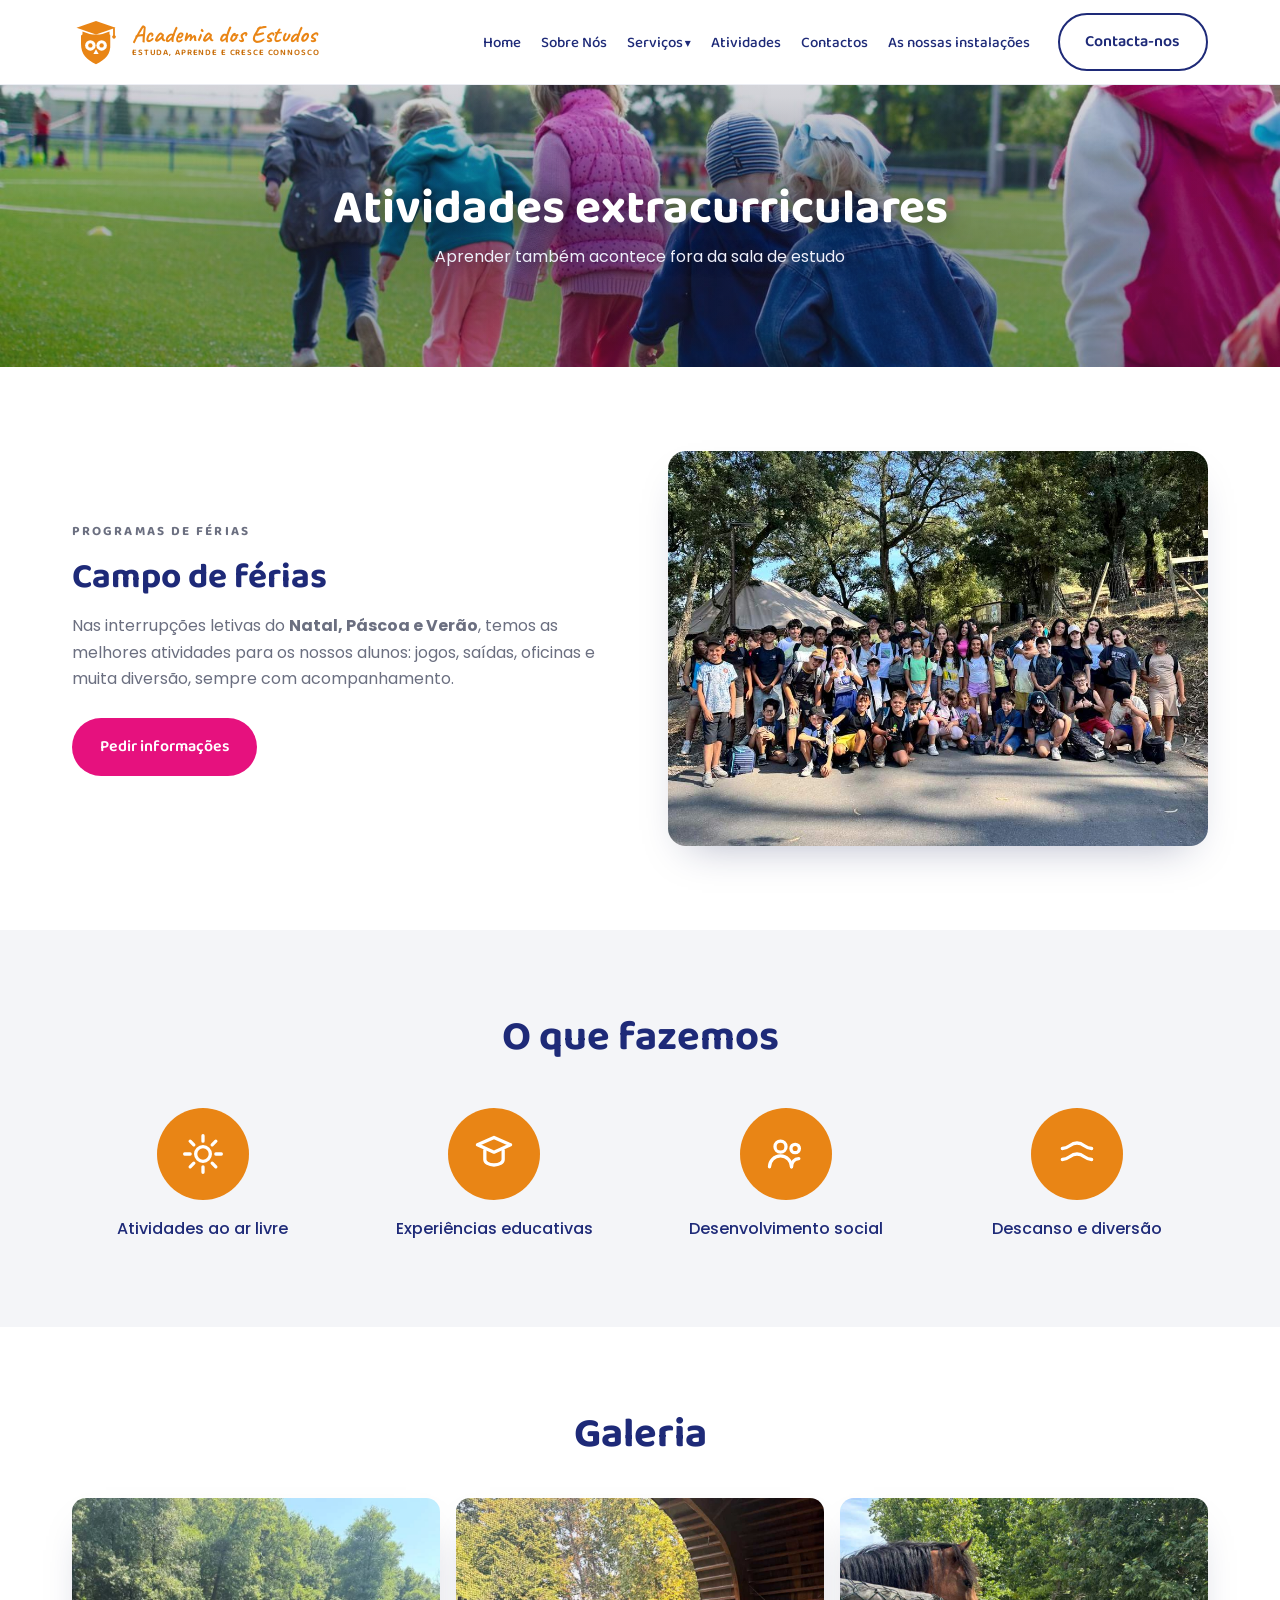
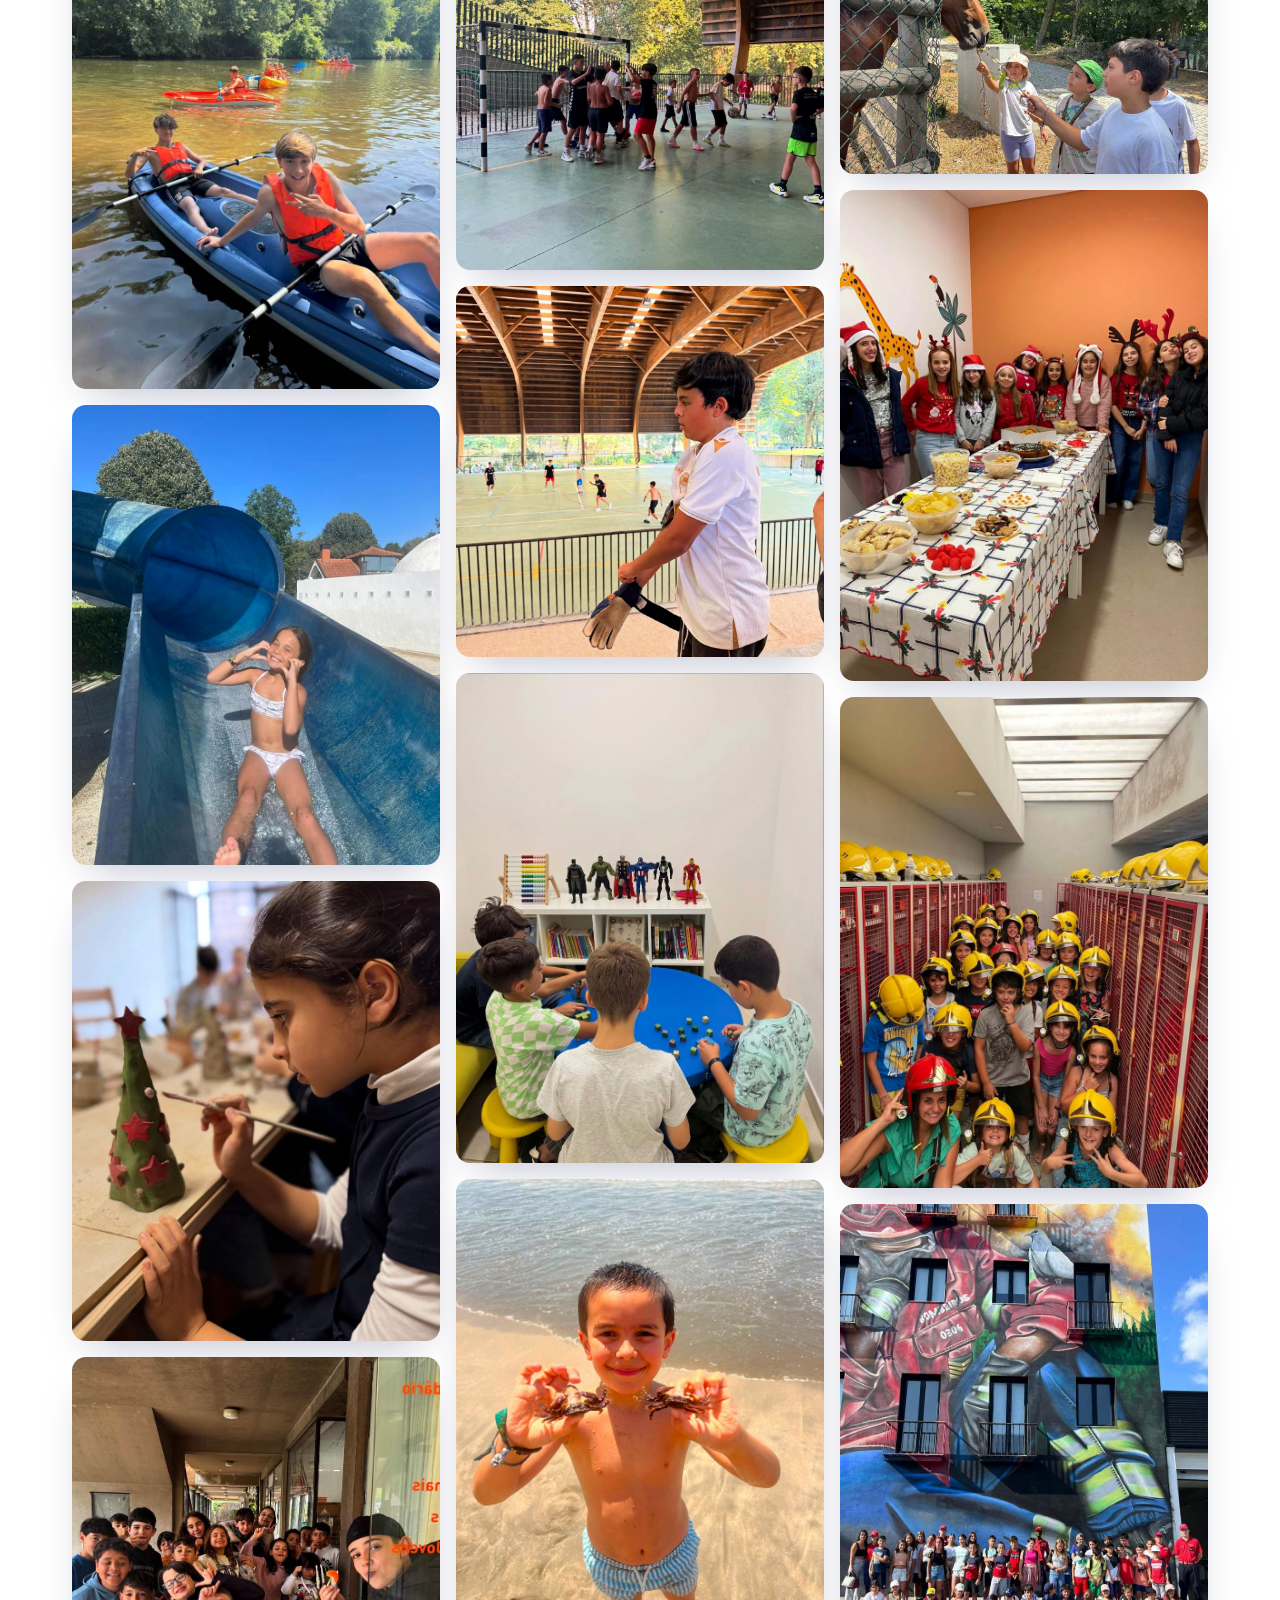
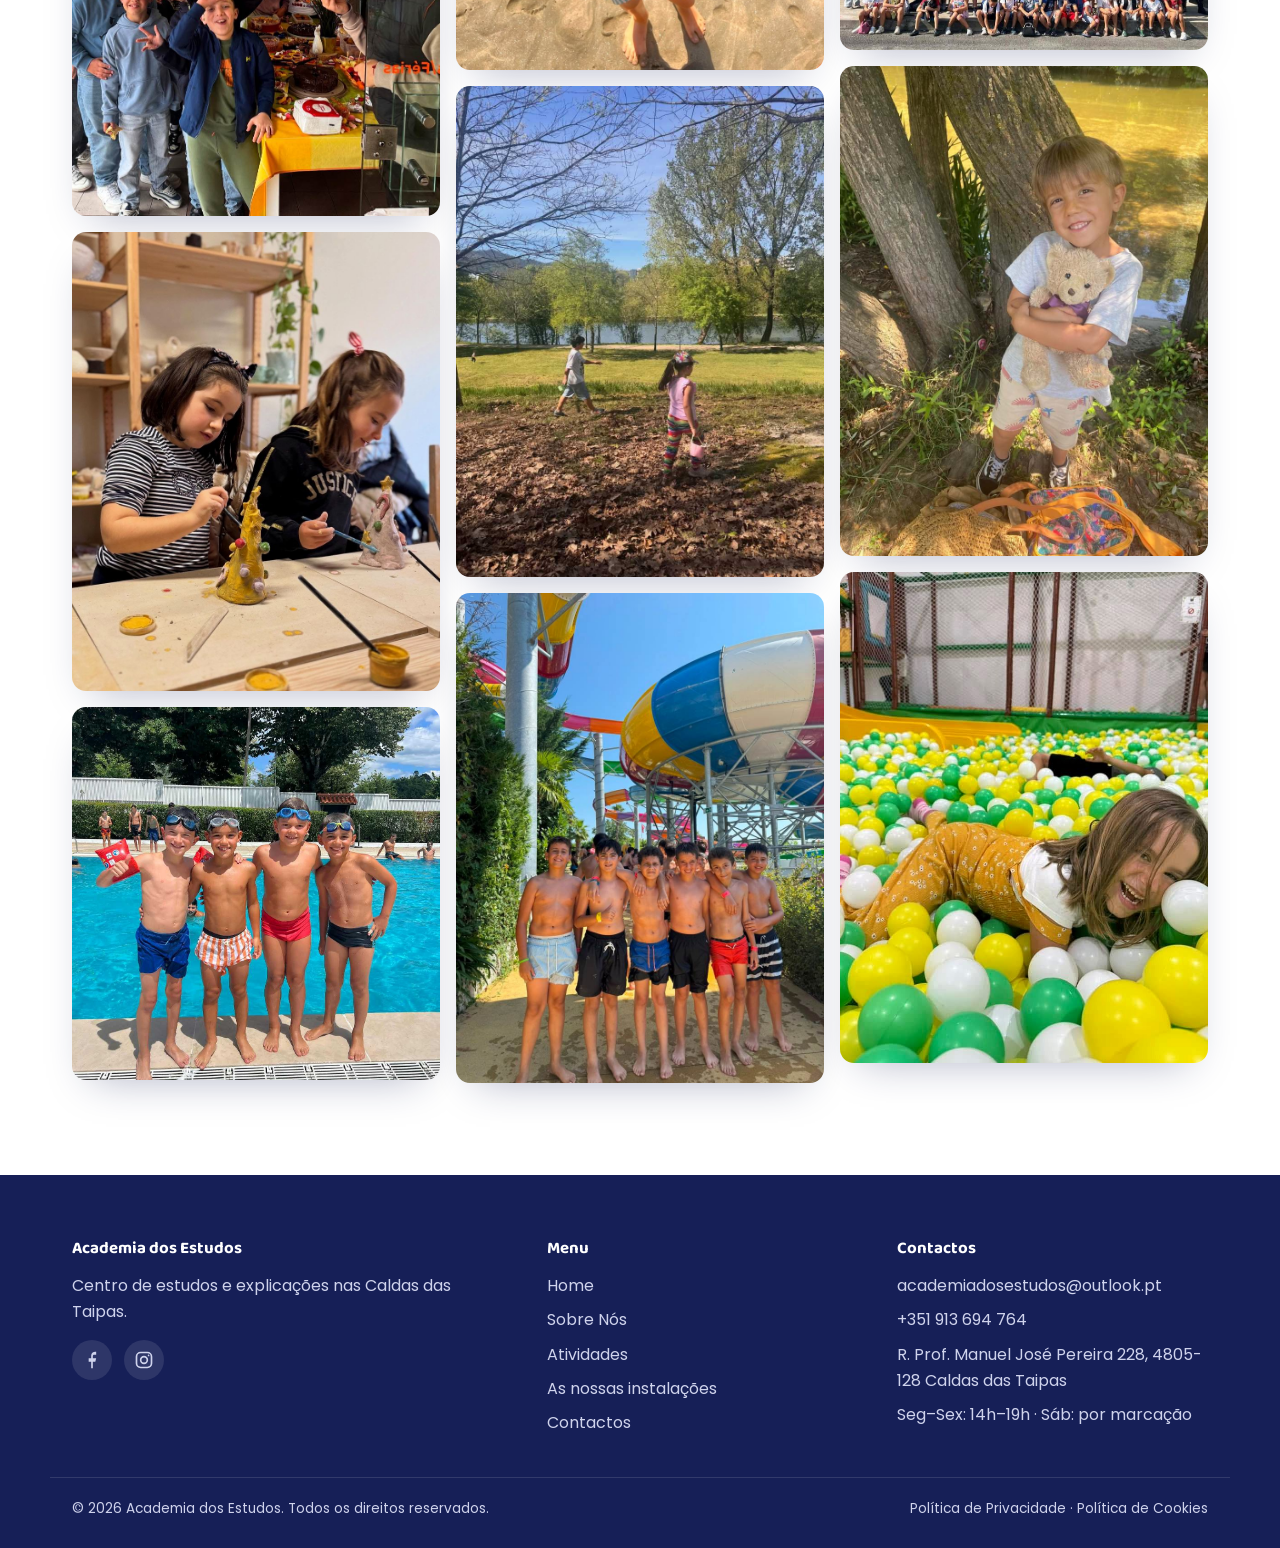
==== commit a4882d84: "Novo logo (coruja/escudo); slogan sempre visivel no mobile; galeria em mosaico (aspeto natural) Co-A" ====
--- a/atividades.html
+++ b/atividades.html
@@ -9,7 +9,7 @@
 <link rel="preconnect" href="https://fonts.googleapis.com">
 <link rel="preconnect" href="https://fonts.gstatic.com" crossorigin>
 <link href="https://fonts.googleapis.com/css2?family=Baloo+2:wght@500;600;700&family=Caveat:wght@600;700&family=Poppins:ital,wght@0,300;0,400;0,500;0,600;1,400&display=swap" rel="stylesheet">
-<link rel="stylesheet" href="css/styles.css?v=12">
+<link rel="stylesheet" href="css/styles.css?v=13">
 <script>document.documentElement.className+=" js";</script>
 </head>
 <body>
@@ -131,6 +131,6 @@
     <span><a href="politica-privacidade.html">Política de Privacidade</a> · <a href="politica-cookies.html">Política de Cookies</a></span>
   </div>
 </footer>
-<script src="js/main.js?v=12"></script>
+<script src="js/main.js?v=13"></script>
 </body>
 </html>
--- a/css/styles.css
+++ b/css/styles.css
@@ -318,9 +318,14 @@
 .page-hero h1 { color: #fff; font-size: clamp(2rem, 5vw, 3rem); text-shadow: 0 2px 22px rgba(8,10,26,.55); }
 .page-hero p { color: #eef0fa; margin-top: 8px; text-shadow: 0 1px 14px rgba(8,10,26,.55); }
 
-.gallery { display: grid; grid-template-columns: repeat(3, 1fr); gap: 18px; margin-top: 40px; }
-.gallery img { border-radius: 14px; box-shadow: var(--shadow); aspect-ratio: 4 / 3; object-fit: cover; width: 100%; }
-.gallery--tall img { aspect-ratio: 3 / 4; }
+/* galeria em mosaico — cada foto mantém as suas proporções */
+.gallery { columns: 3; column-gap: 16px; margin-top: 40px; }
+.gallery img {
+  width: 100%; margin: 0 0 16px; display: block; break-inside: avoid;
+  border-radius: 14px; box-shadow: var(--shadow);
+}
+@media (max-width: 900px) { .gallery { columns: 2; } }
+@media (max-width: 540px) { .gallery { columns: 1; } }
 
 /* ---------- disciplinas ---------- */
 .subjects {
@@ -363,7 +368,7 @@
 
 /* ---------- responsive ---------- */
 @media (max-width: 960px) {
-  .cards, .contact-cards, .adv, .gallery, .team, .values { grid-template-columns: repeat(2, 1fr); }
+  .cards, .contact-cards, .adv, .team, .values { grid-template-columns: repeat(2, 1fr); }
   .split { grid-template-columns: 1fr; gap: 30px; }
   .footer-grid { grid-template-columns: 1fr 1fr; }
 }
@@ -391,17 +396,14 @@
   .header-cta { display: none; }
 }
 @media (max-width: 560px) {
-  .cards, .contact-cards, .adv, .gallery, .team, .values { grid-template-columns: 1fr; }
+  .cards, .contact-cards, .adv, .team, .values { grid-template-columns: 1fr; }
   .footer-grid { grid-template-columns: 1fr; }
   .section { padding: 60px 0; }
-  /* logo: coruja em cima, nome por baixo */
+  /* logo: coruja em cima, nome + slogan por baixo */
   .brand { flex-direction: column; gap: 3px; text-align: center; }
   .brand img { width: 38px; height: 38px; }
-  .brand-text b { font-size: 1.05rem; }
-  .brand-text > span { font-size: .44rem; letter-spacing: .07em; }
-}
-@media (max-width: 440px) {
-  .brand-text > span { display: none; }
+  .brand-text b { font-size: 1.02rem; }
+  .brand-text > span { display: block; font-size: .42rem; letter-spacing: .05em; }
 }
 
 @media (prefers-reduced-motion: reduce) {
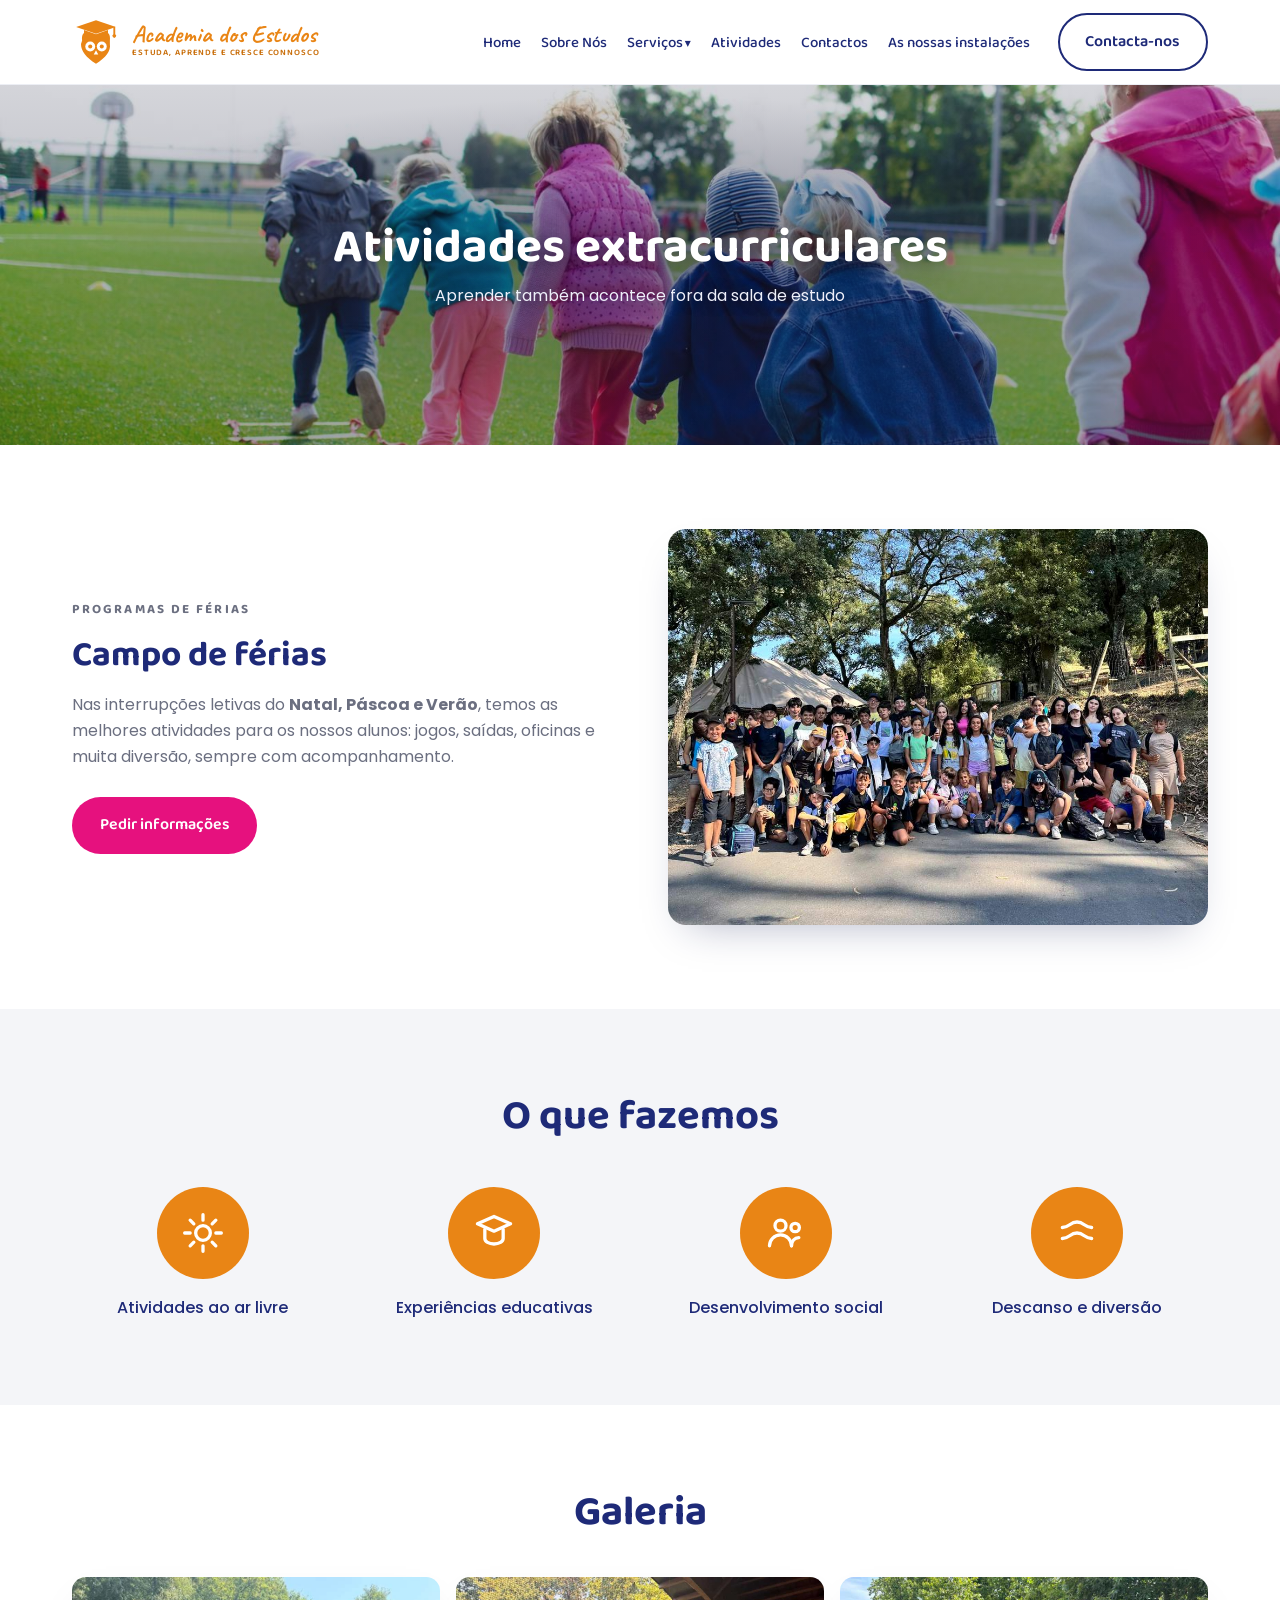
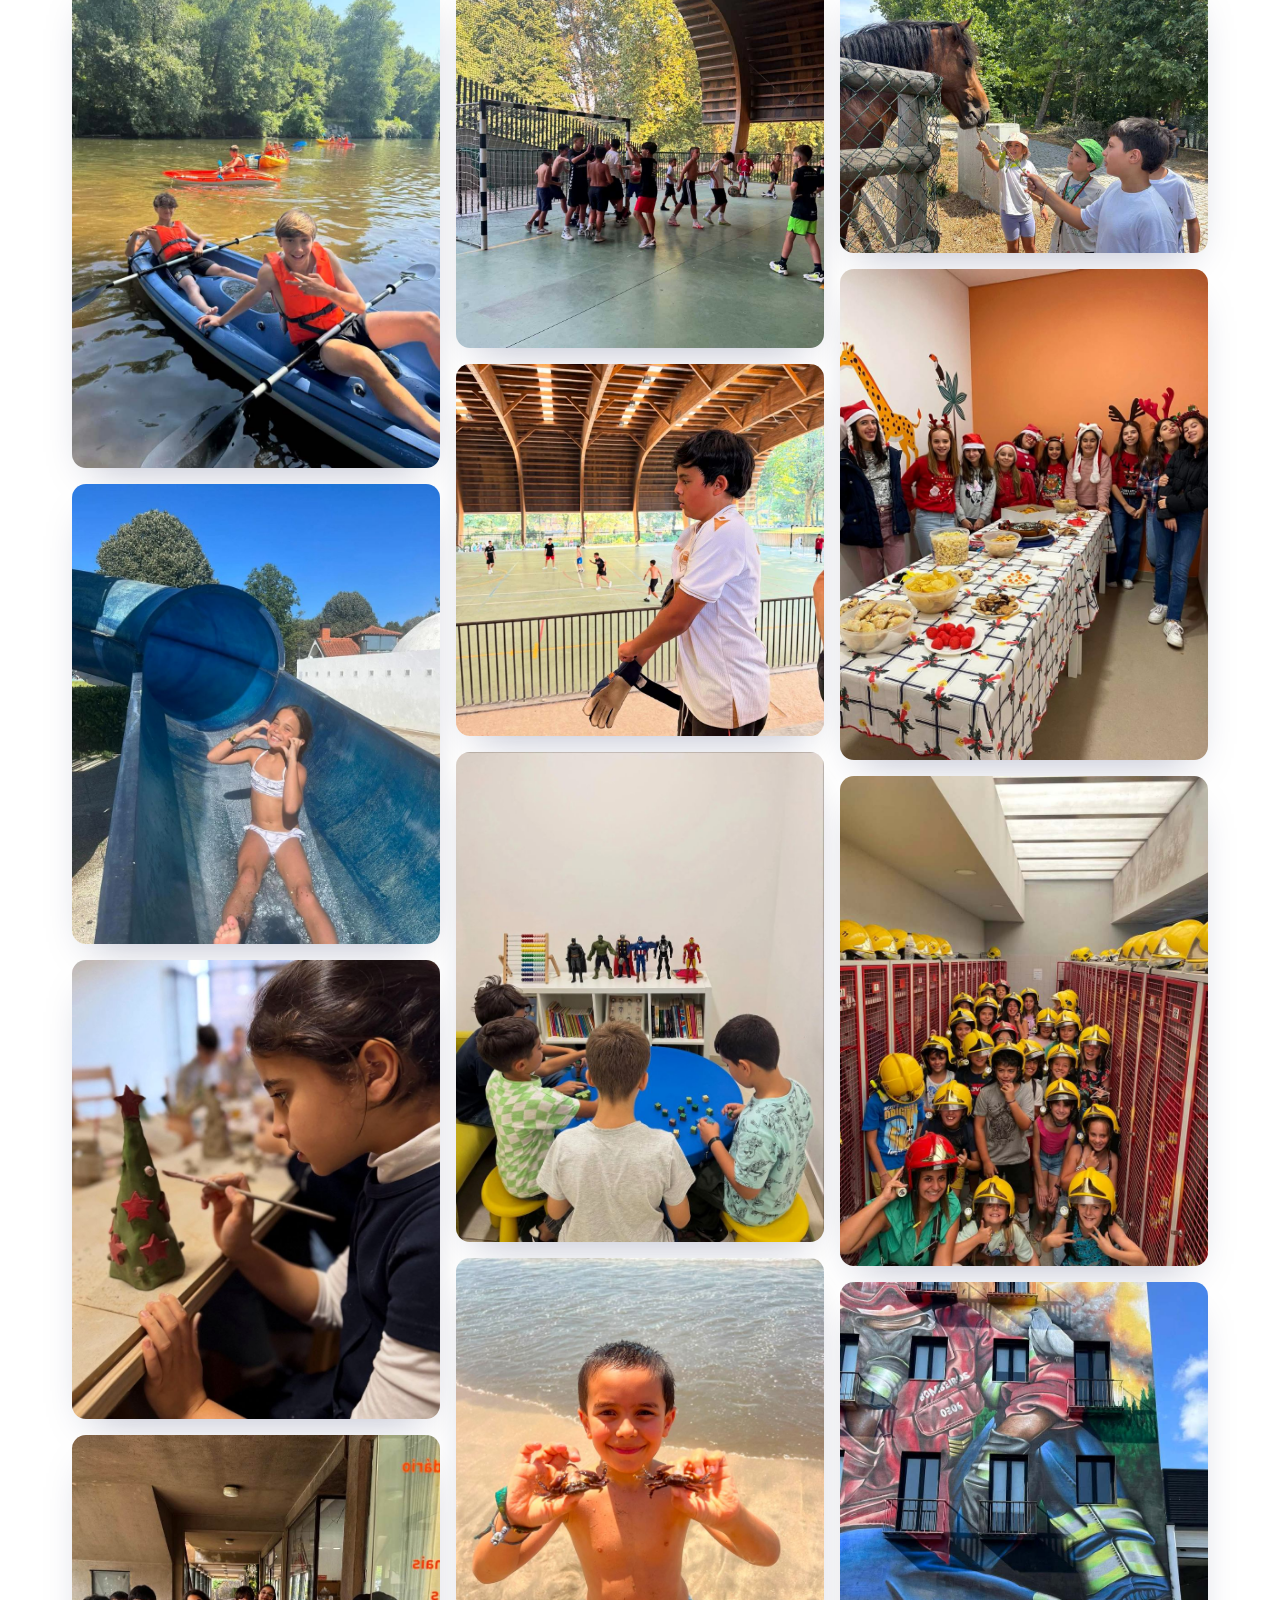
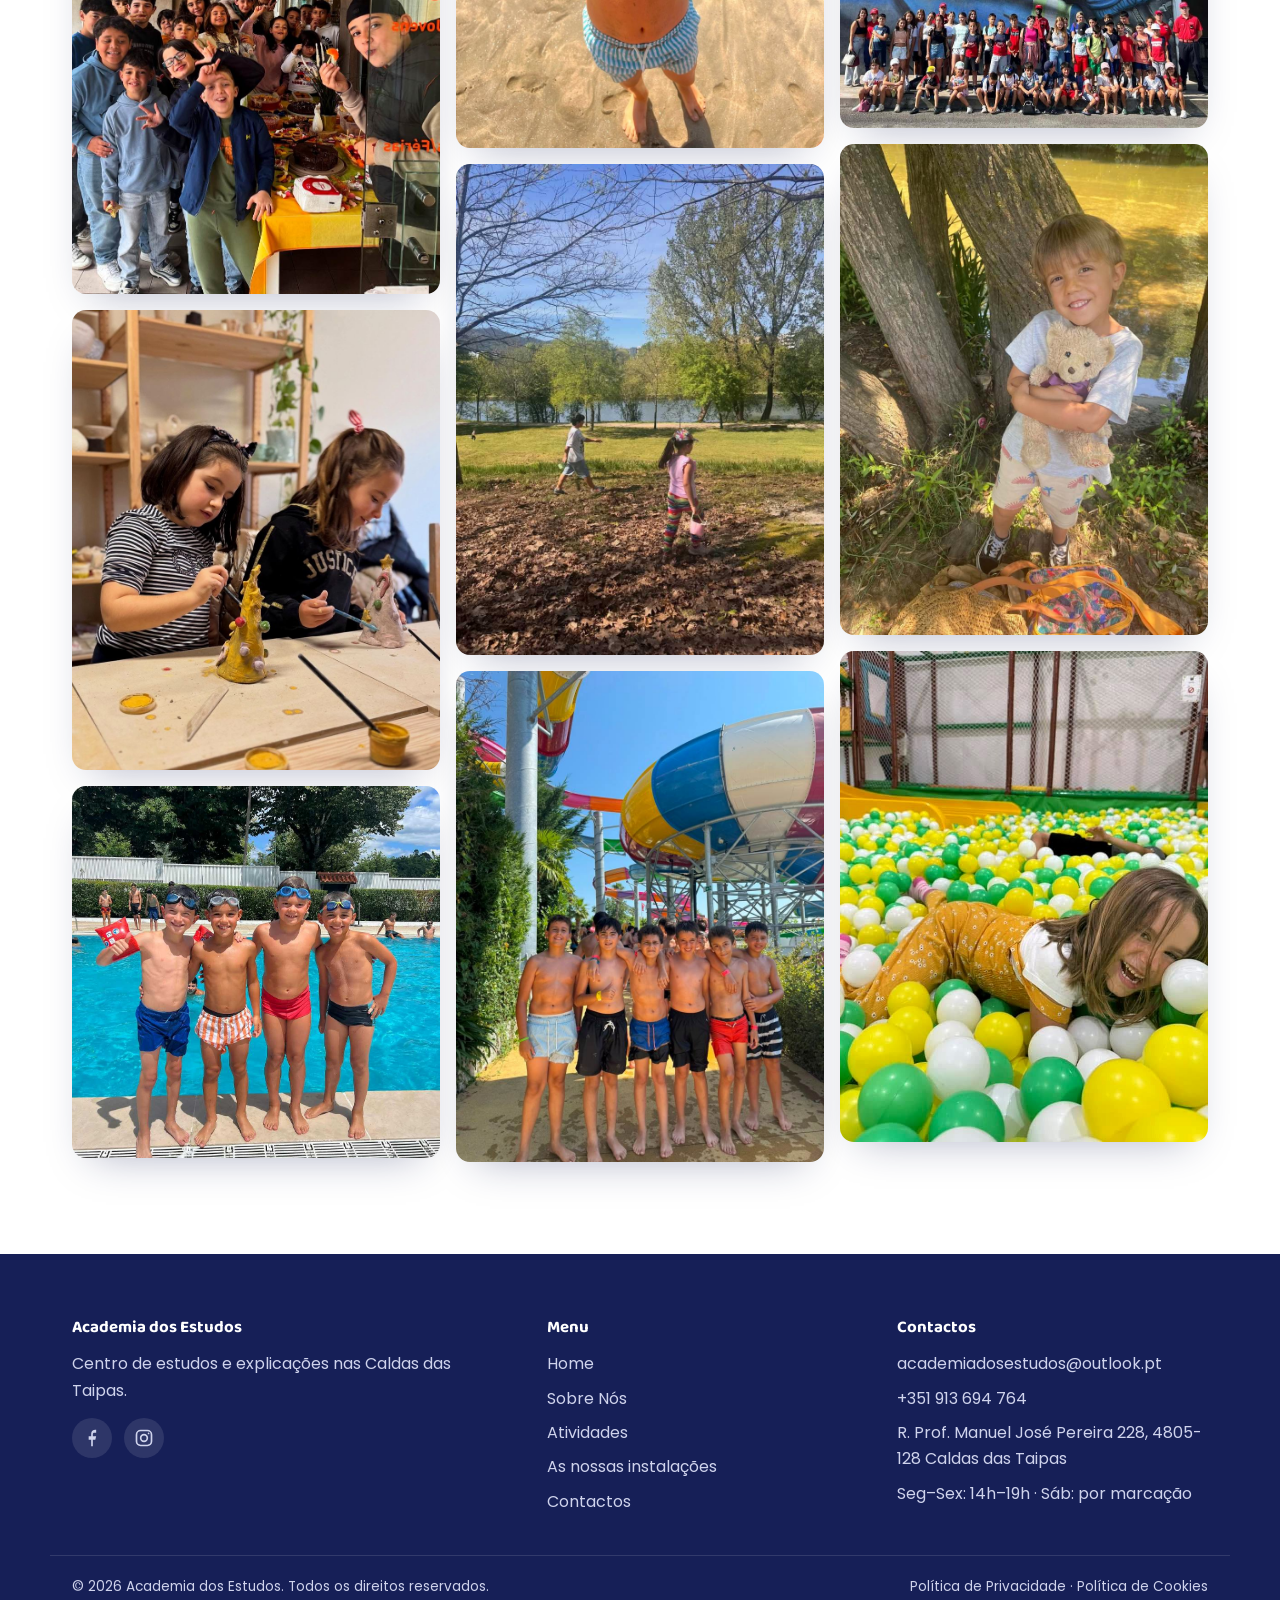
==== commit fd1aea26: "Morada com link para Google Maps; banner mais alto e sem cortar caras; logo melhorado Co-Authored-By" ====
--- a/atividades.html
+++ b/atividades.html
@@ -9,7 +9,7 @@
 <link rel="preconnect" href="https://fonts.googleapis.com">
 <link rel="preconnect" href="https://fonts.gstatic.com" crossorigin>
 <link href="https://fonts.googleapis.com/css2?family=Baloo+2:wght@500;600;700&family=Caveat:wght@600;700&family=Poppins:ital,wght@0,300;0,400;0,500;0,600;1,400&display=swap" rel="stylesheet">
-<link rel="stylesheet" href="css/styles.css?v=13">
+<link rel="stylesheet" href="css/styles.css?v=14">
 <script>document.documentElement.className+=" js";</script>
 </head>
 <body>
@@ -122,7 +122,7 @@
     <div><h4>Contactos</h4><ul>
       <li><a href="mailto:academiadosestudos@outlook.pt">academiadosestudos@outlook.pt</a></li>
       <li><a href="tel:+351913694764">+351 913 694 764</a></li>
-      <li>R. Prof. Manuel José Pereira 228, 4805-128 Caldas das Taipas</li>
+      <li><a href="https://www.google.com/maps/search/?api=1&query=Academia+dos+Estudos+Centro+de+Estudos+Caldas+das+Taipas" target="_blank" rel="noopener">R. Prof. Manuel José Pereira 228, 4805-128 Caldas das Taipas</a></li>
       <li>Seg–Sex: 14h–19h · Sáb: por marcação</li>
     </ul></div>
   </div>
@@ -131,6 +131,6 @@
     <span><a href="politica-privacidade.html">Política de Privacidade</a> · <a href="politica-cookies.html">Política de Cookies</a></span>
   </div>
 </footer>
-<script src="js/main.js?v=13"></script>
+<script src="js/main.js?v=14"></script>
 </body>
 </html>
--- a/css/styles.css
+++ b/css/styles.css
@@ -304,10 +304,11 @@
 .page-hero {
   position: relative; overflow: hidden;
   background: linear-gradient(120deg, var(--navy), var(--navy-deep));
-  color: #fff; text-align: center; padding: 96px 0;
+  color: #fff; text-align: center; padding: 96px 0; min-height: 360px;
+  display: flex; flex-direction: column; justify-content: center;
 }
 .page-hero__media { position: absolute; inset: 0; z-index: 0; }
-.page-hero__media img { width: 100%; height: 100%; object-fit: cover; }
+.page-hero__media img { width: 100%; height: 100%; object-fit: cover; object-position: center 22%; }
 .page-hero::after {
   content: ""; position: absolute; inset: 0; z-index: 1;
   background:
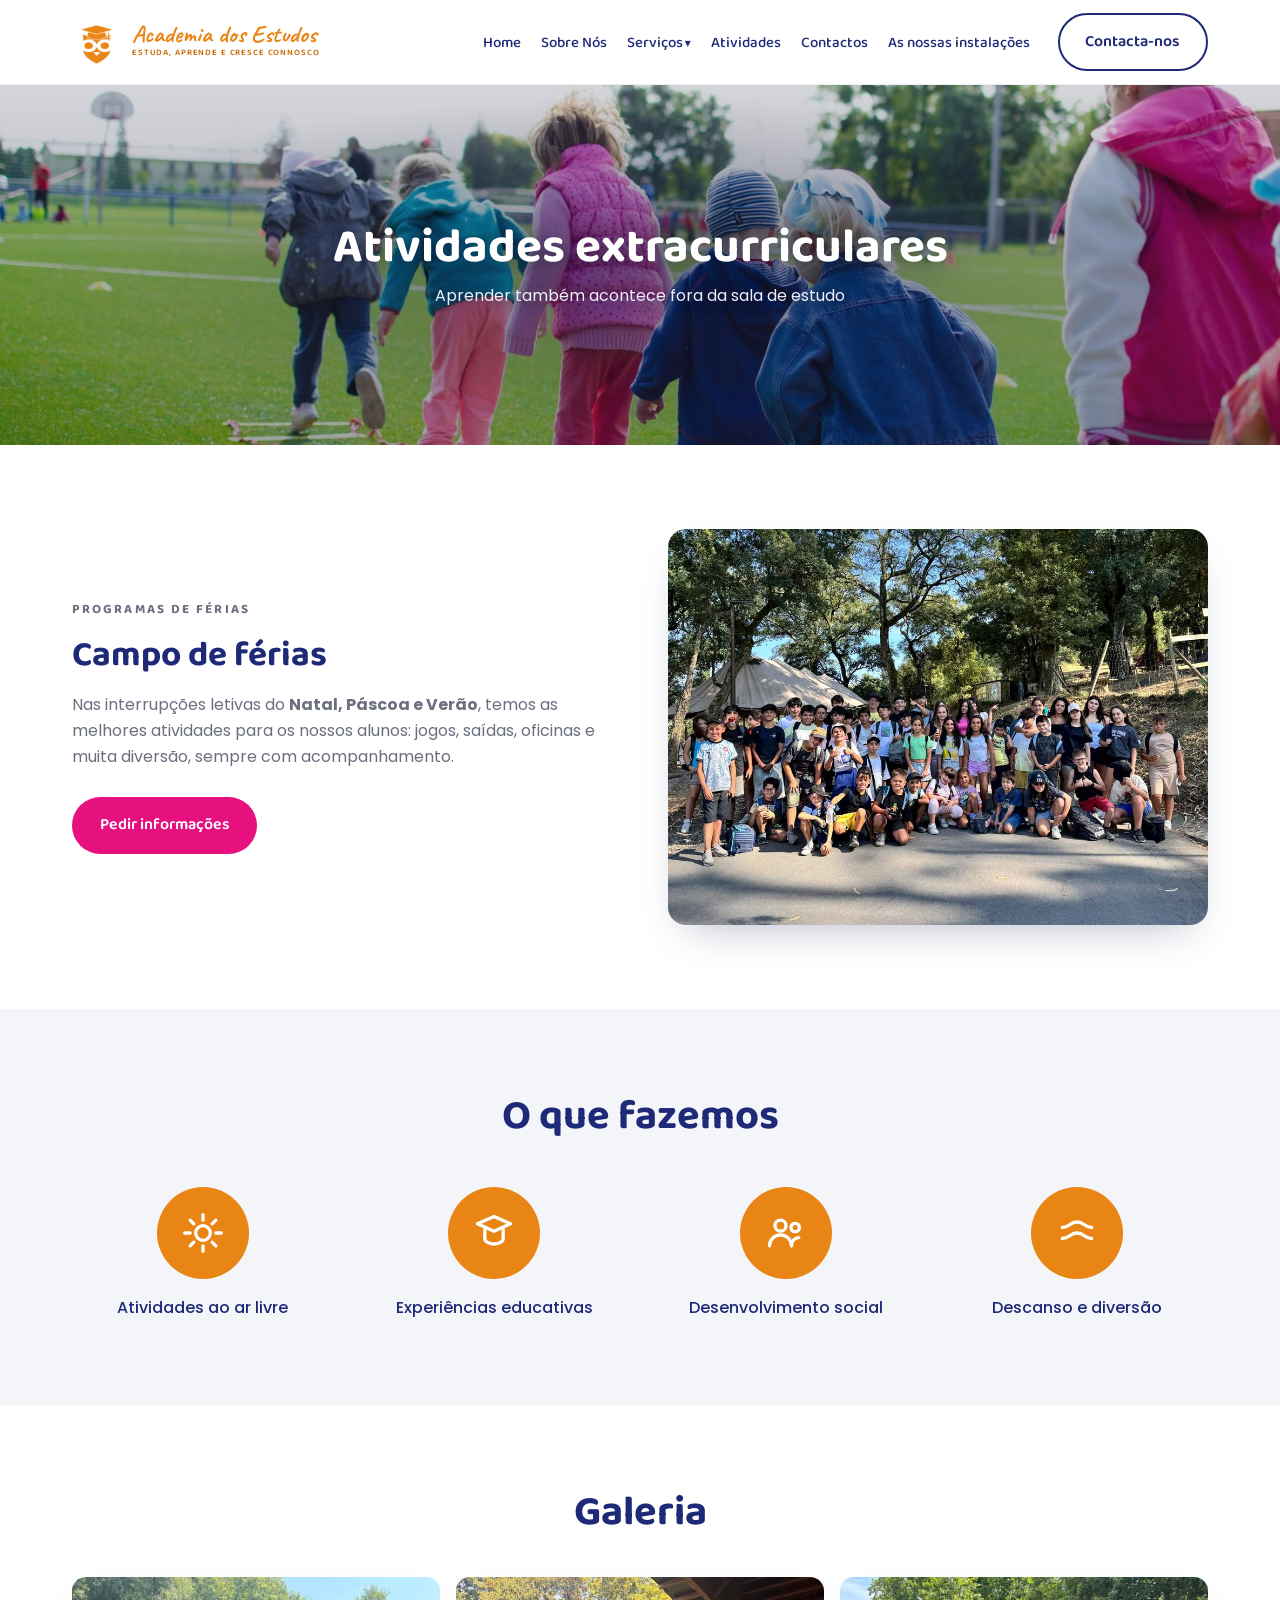
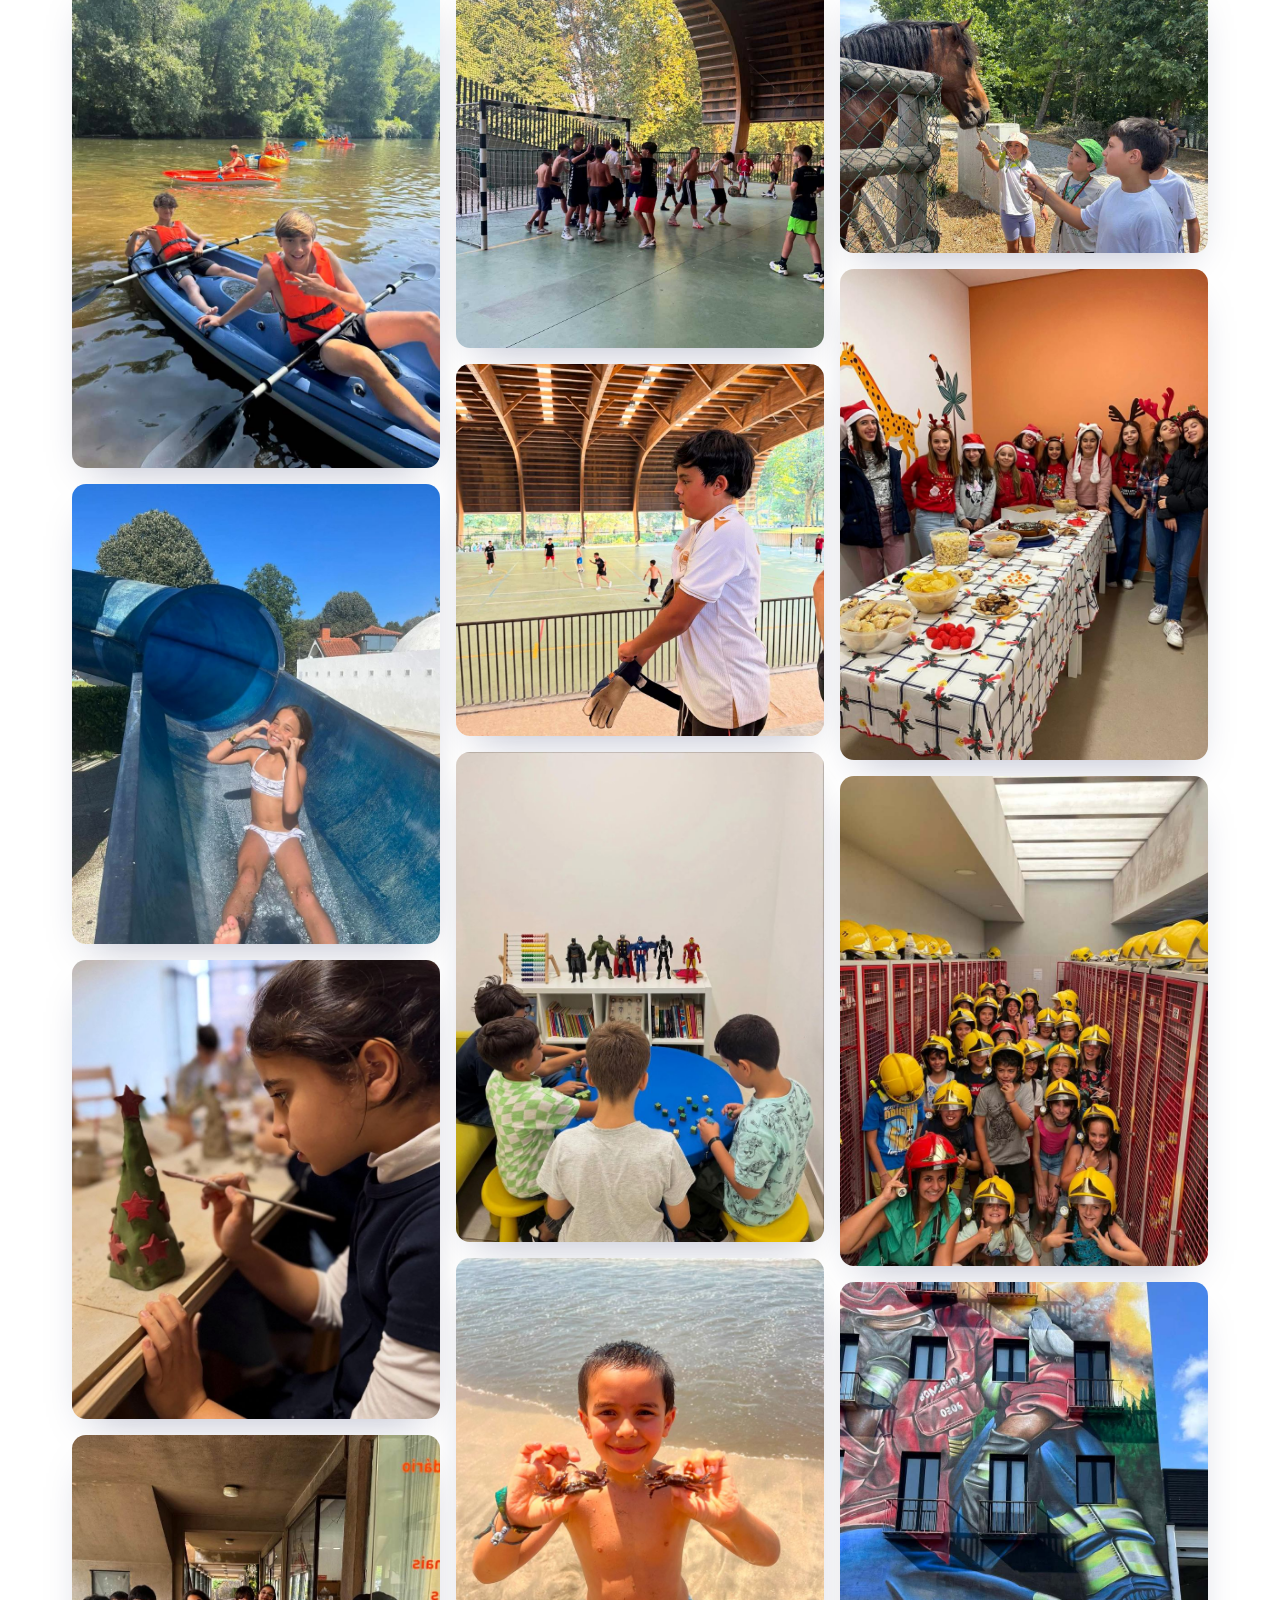
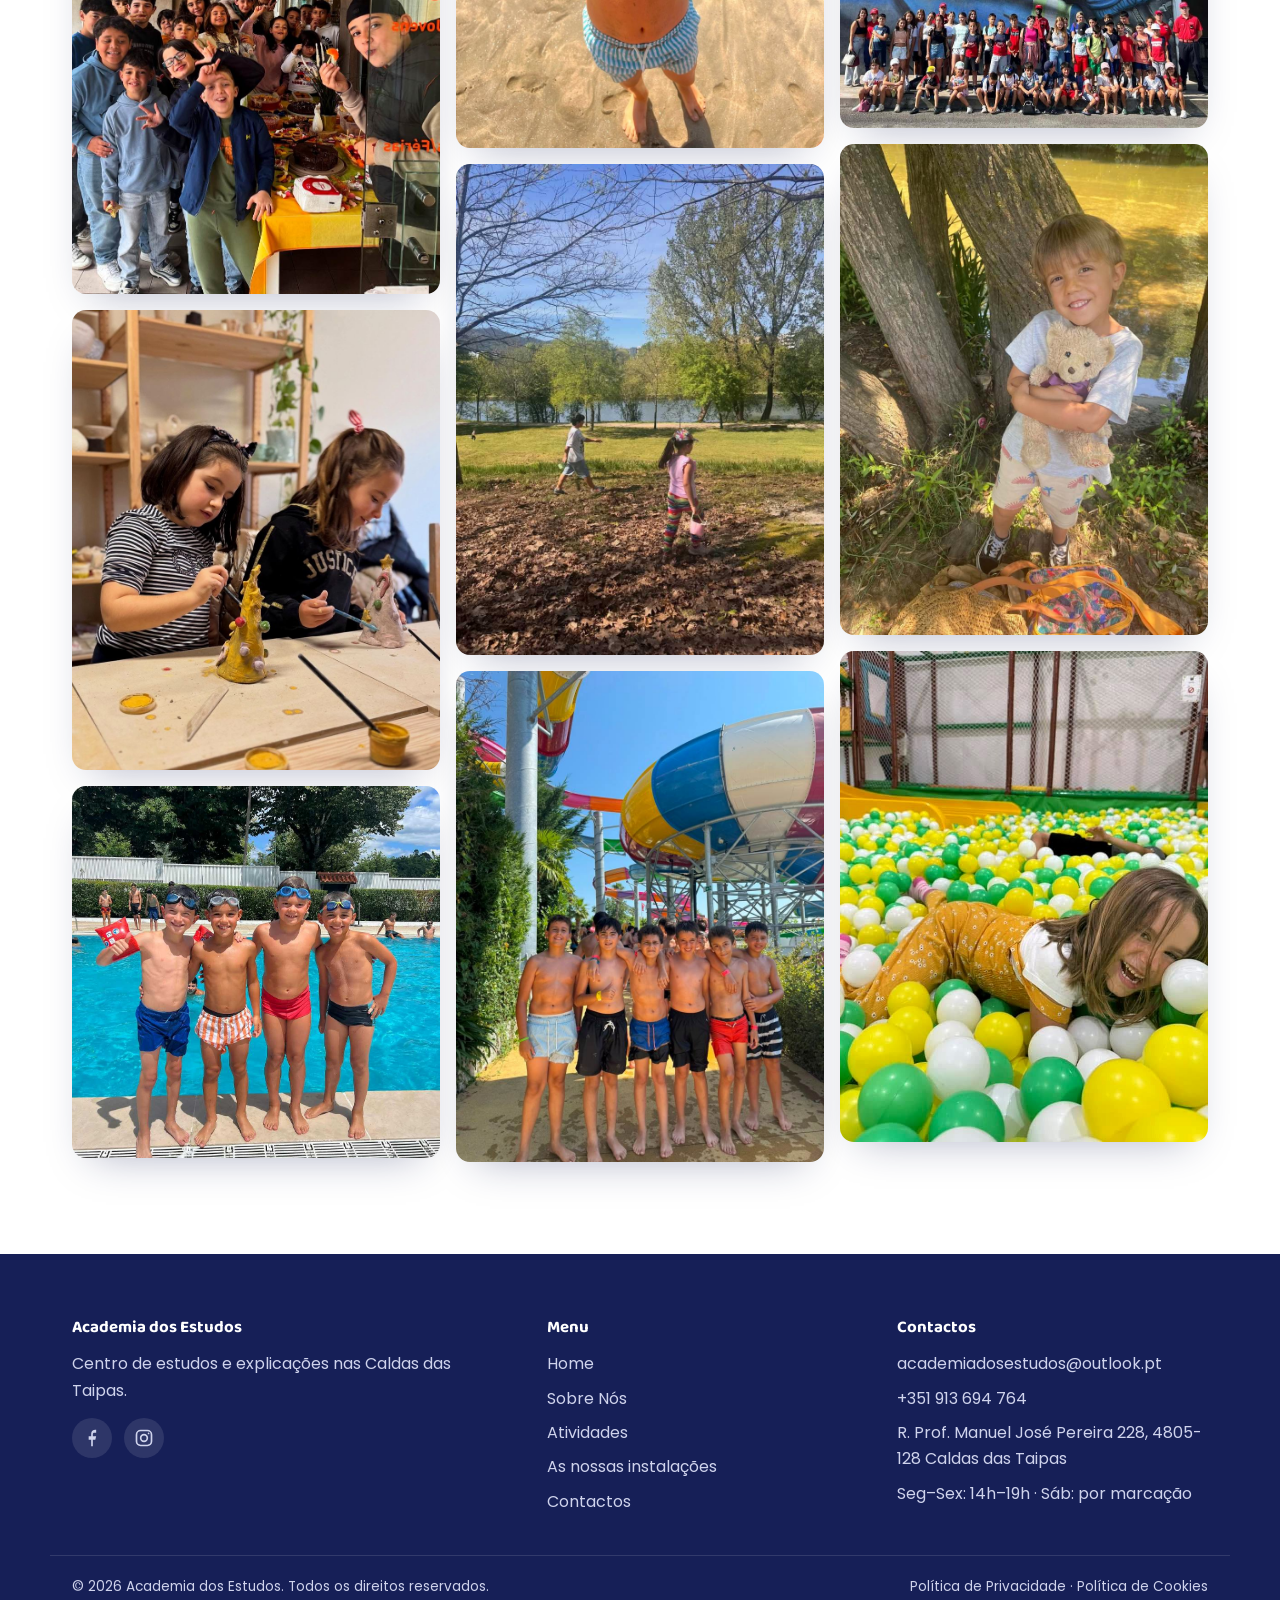
==== commit 5a121d7f: "Logo: usar o logótipo real do cliente (PNG recolorido a partir do ficheiro fornecido) Substitui a re" ====
--- a/atividades.html
+++ b/atividades.html
@@ -5,7 +5,7 @@
 <meta name="viewport" content="width=device-width, initial-scale=1">
 <title>Atividades Extracurriculares | Academia dos Estudos</title>
 <meta name="description" content="Campo de férias e atividades extracurriculares da Academia dos Estudos nas interrupções letivas do Natal, Páscoa e Verão.">
-<link rel="icon" href="assets/logo-mark.svg">
+<link rel="icon" href="assets/logo-mark.png?v=15">
 <link rel="preconnect" href="https://fonts.googleapis.com">
 <link rel="preconnect" href="https://fonts.gstatic.com" crossorigin>
 <link href="https://fonts.googleapis.com/css2?family=Baloo+2:wght@500;600;700&family=Caveat:wght@600;700&family=Poppins:ital,wght@0,300;0,400;0,500;0,600;1,400&display=swap" rel="stylesheet">
@@ -16,7 +16,7 @@
 <header class="site-header">
   <div class="wrap">
     <a class="brand" href="index.html" aria-label="Academia dos Estudos — início">
-      <img src="assets/logo-mark.svg" alt="">
+      <img src="assets/logo-mark.png?v=15" alt="">
       <span class="brand-text"><b>Academia dos Estudos</b><span>Estuda, aprende e cresce connosco</span></span>
     </a>
     <button class="nav-toggle" aria-label="Abrir menu" aria-expanded="false"><span></span></button>
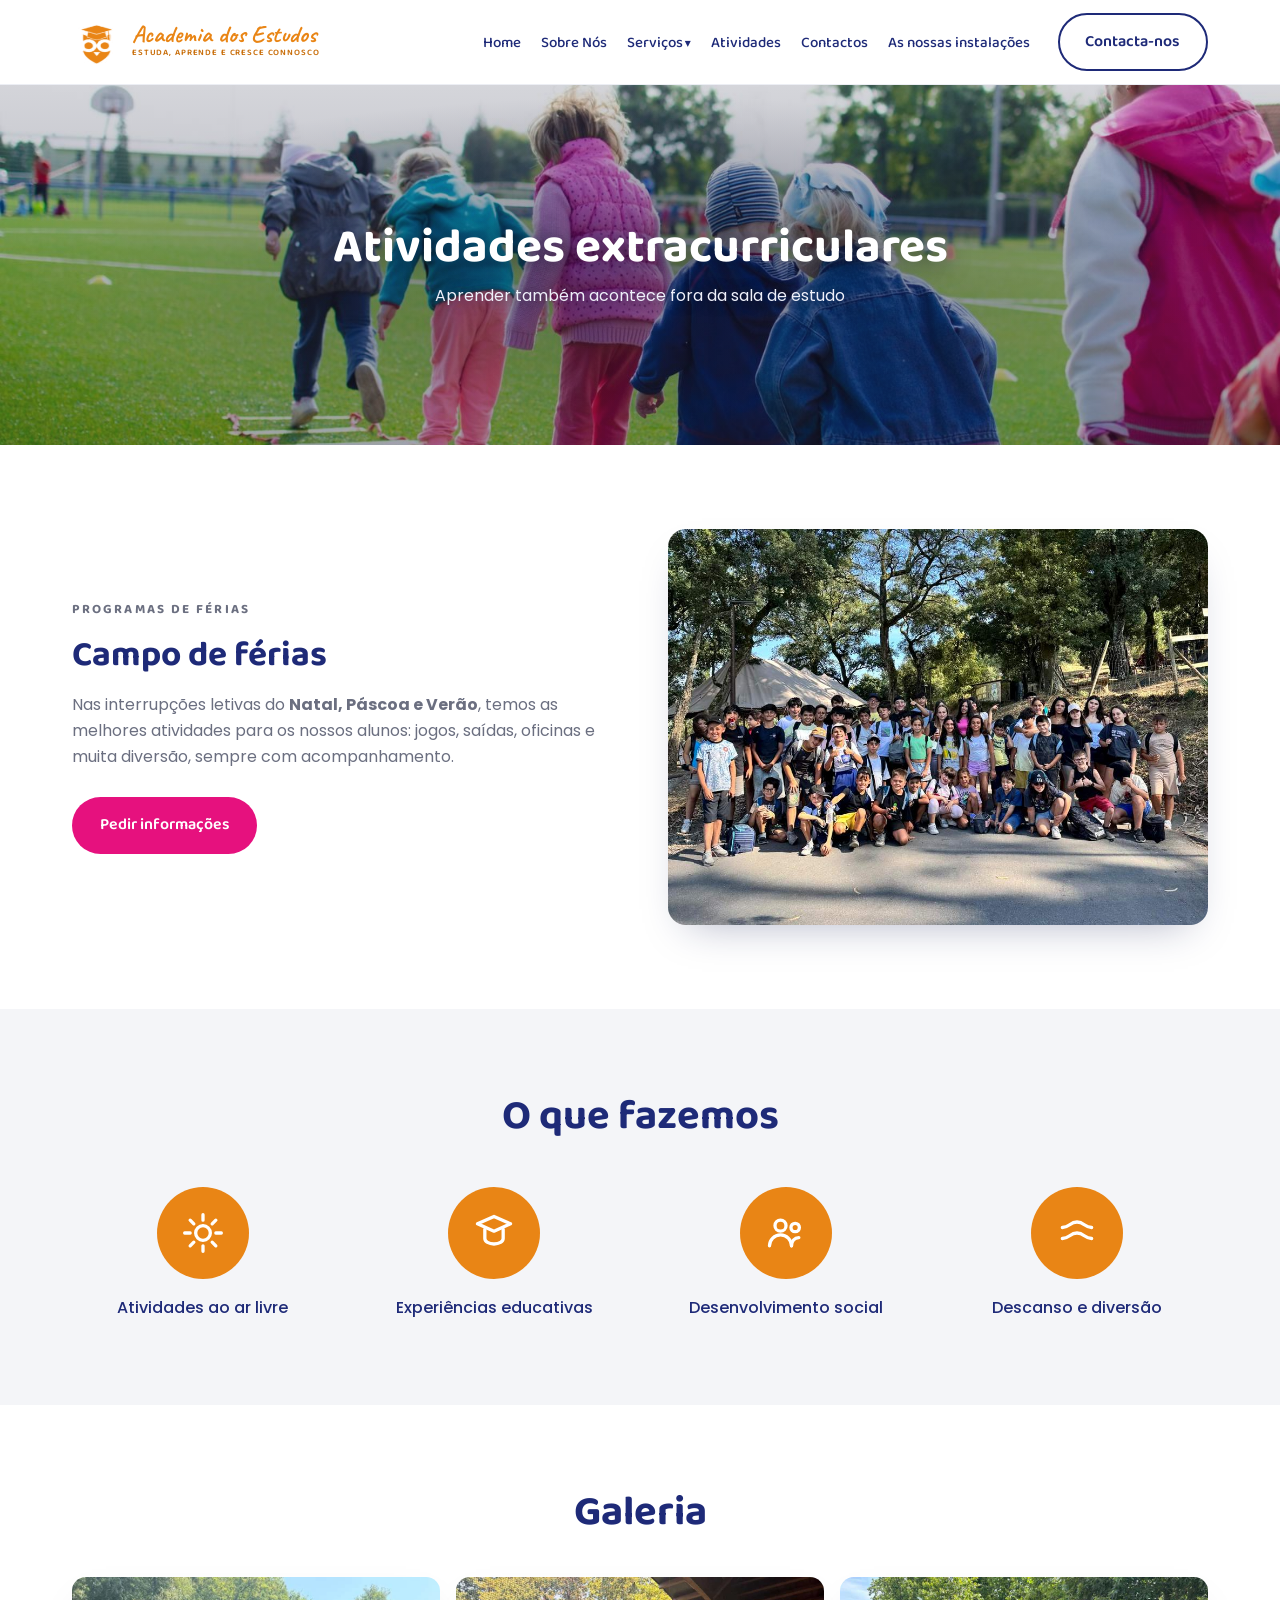
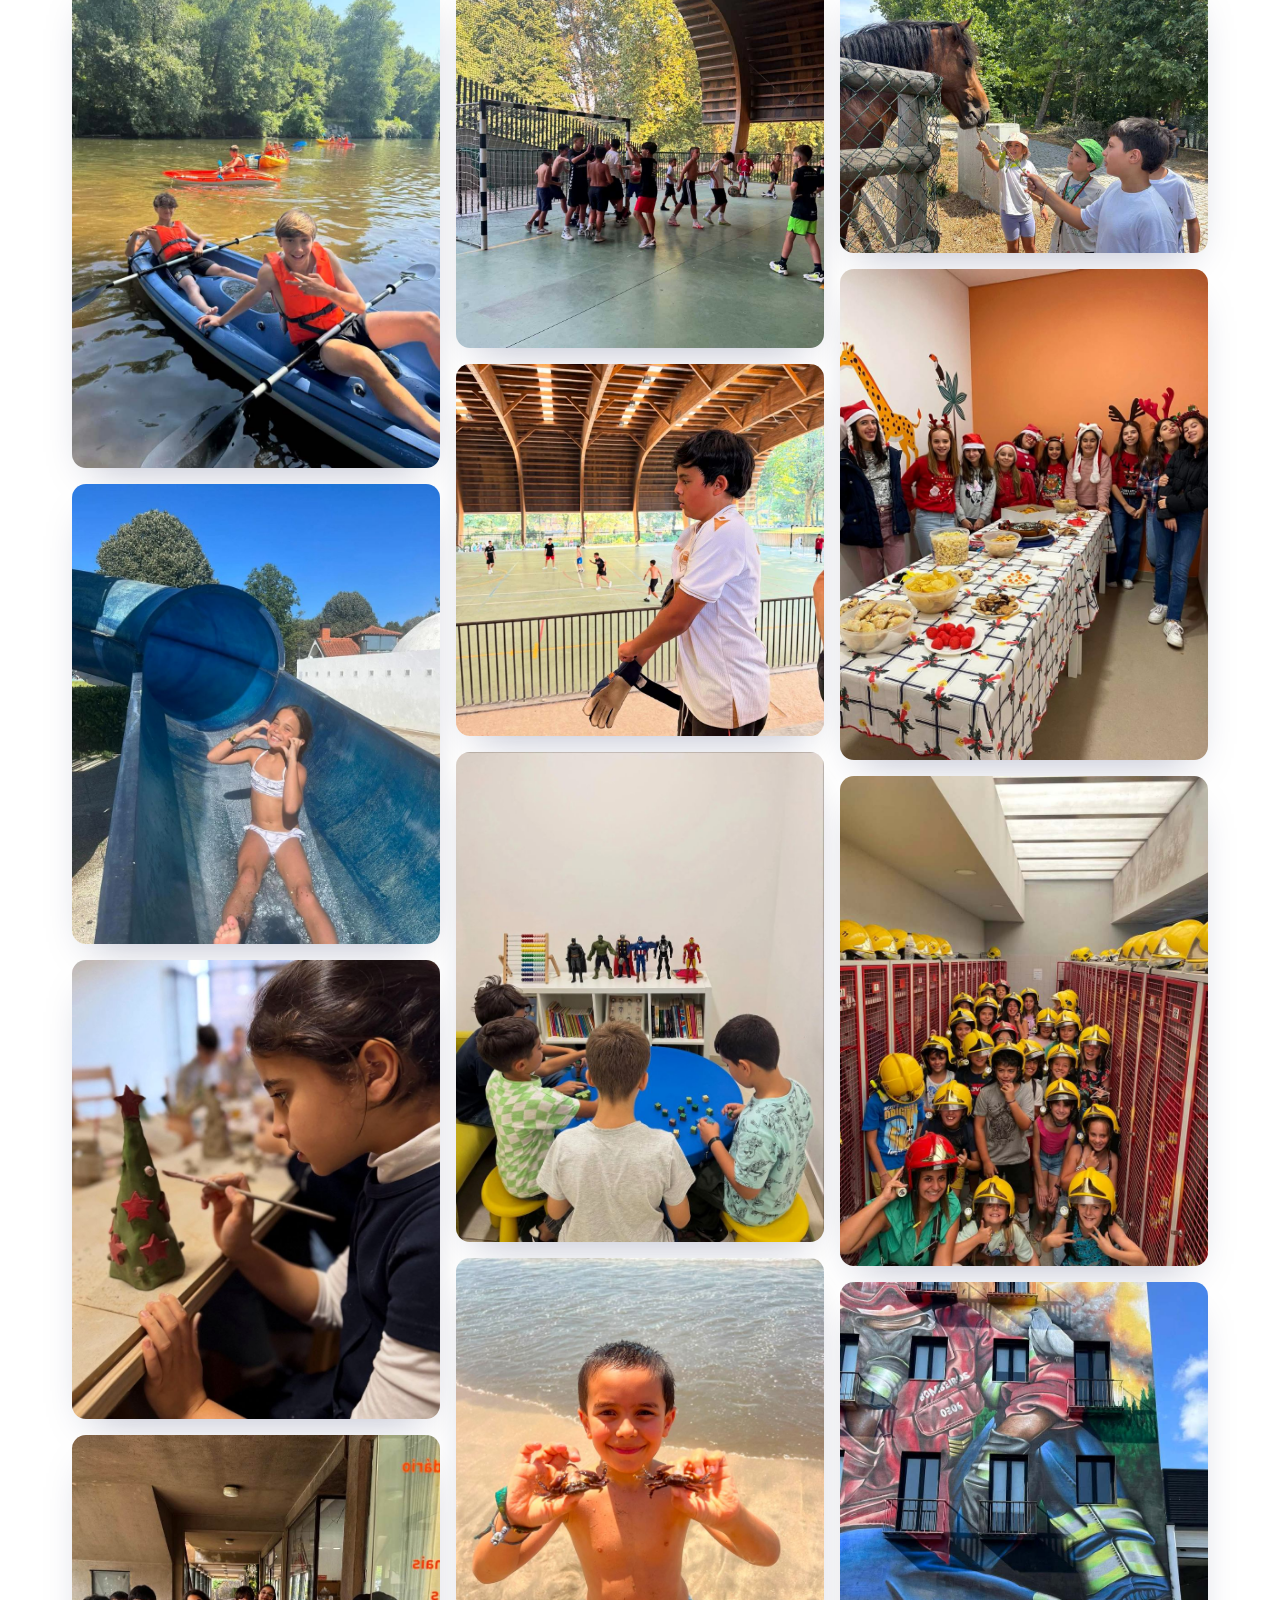
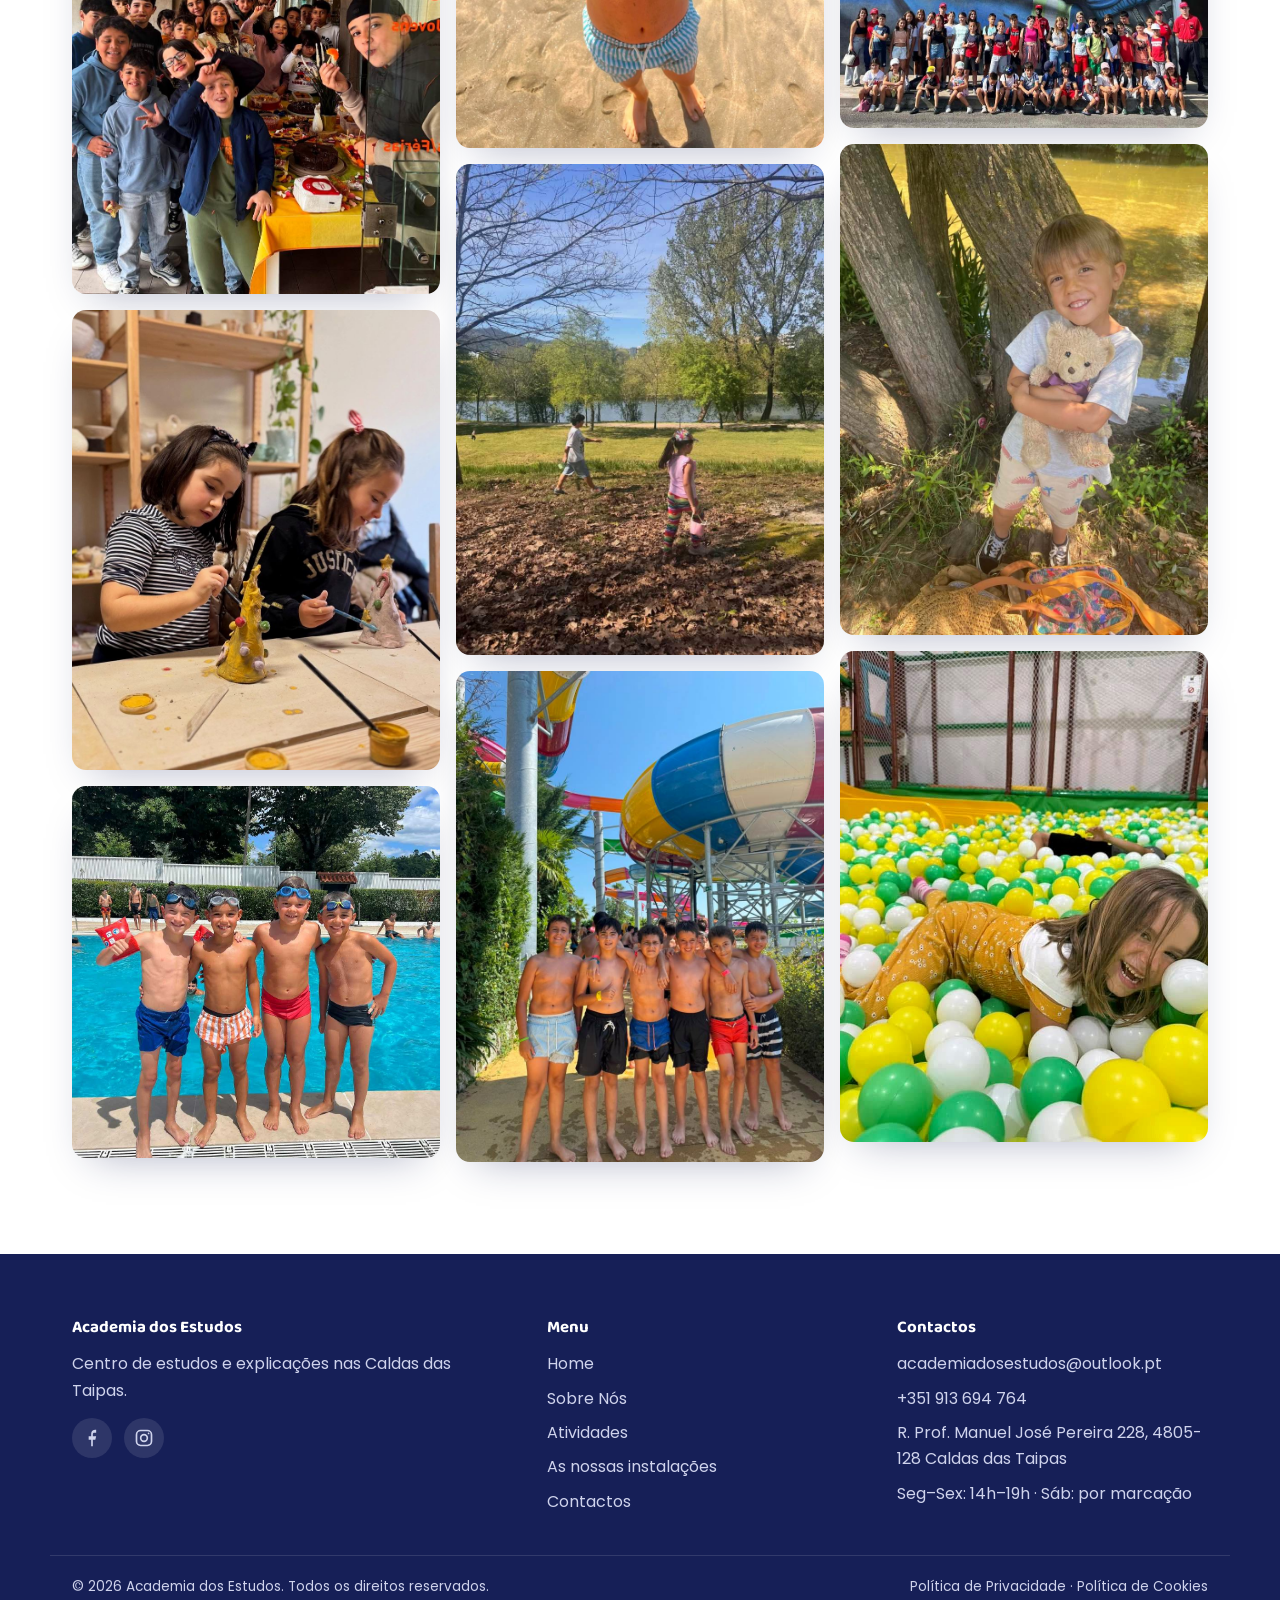
==== commit 3364f621: "Banners: recortes mais suaves (sobre + instalações) para não cortar cabeças - banner-sobre.jpg e ban" ====
--- a/atividades.html
+++ b/atividades.html
@@ -9,7 +9,7 @@
 <link rel="preconnect" href="https://fonts.googleapis.com">
 <link rel="preconnect" href="https://fonts.gstatic.com" crossorigin>
 <link href="https://fonts.googleapis.com/css2?family=Baloo+2:wght@500;600;700&family=Caveat:wght@600;700&family=Poppins:ital,wght@0,300;0,400;0,500;0,600;1,400&display=swap" rel="stylesheet">
-<link rel="stylesheet" href="css/styles.css?v=14">
+<link rel="stylesheet" href="css/styles.css?v=15">
 <script>document.documentElement.className+=" js";</script>
 </head>
 <body>
@@ -131,6 +131,6 @@
     <span><a href="politica-privacidade.html">Política de Privacidade</a> · <a href="politica-cookies.html">Política de Cookies</a></span>
   </div>
 </footer>
-<script src="js/main.js?v=14"></script>
+<script src="js/main.js?v=15"></script>
 </body>
 </html>
--- a/css/styles.css
+++ b/css/styles.css
@@ -308,7 +308,7 @@
   display: flex; flex-direction: column; justify-content: center;
 }
 .page-hero__media { position: absolute; inset: 0; z-index: 0; }
-.page-hero__media img { width: 100%; height: 100%; object-fit: cover; object-position: center 22%; }
+.page-hero__media img { width: 100%; height: 100%; object-fit: cover; object-position: center 32%; }
 .page-hero::after {
   content: ""; position: absolute; inset: 0; z-index: 1;
   background:
@@ -400,6 +400,8 @@
   .cards, .contact-cards, .adv, .team, .values { grid-template-columns: 1fr; }
   .footer-grid { grid-template-columns: 1fr; }
   .section { padding: 60px 0; }
+  /* banner mais baixo no telemóvel — menos corte lateral da foto */
+  .page-hero { padding: 64px 0; min-height: 280px; }
   /* logo: coruja em cima, nome + slogan por baixo */
   .brand { flex-direction: column; gap: 3px; text-align: center; }
   .brand img { width: 38px; height: 38px; }
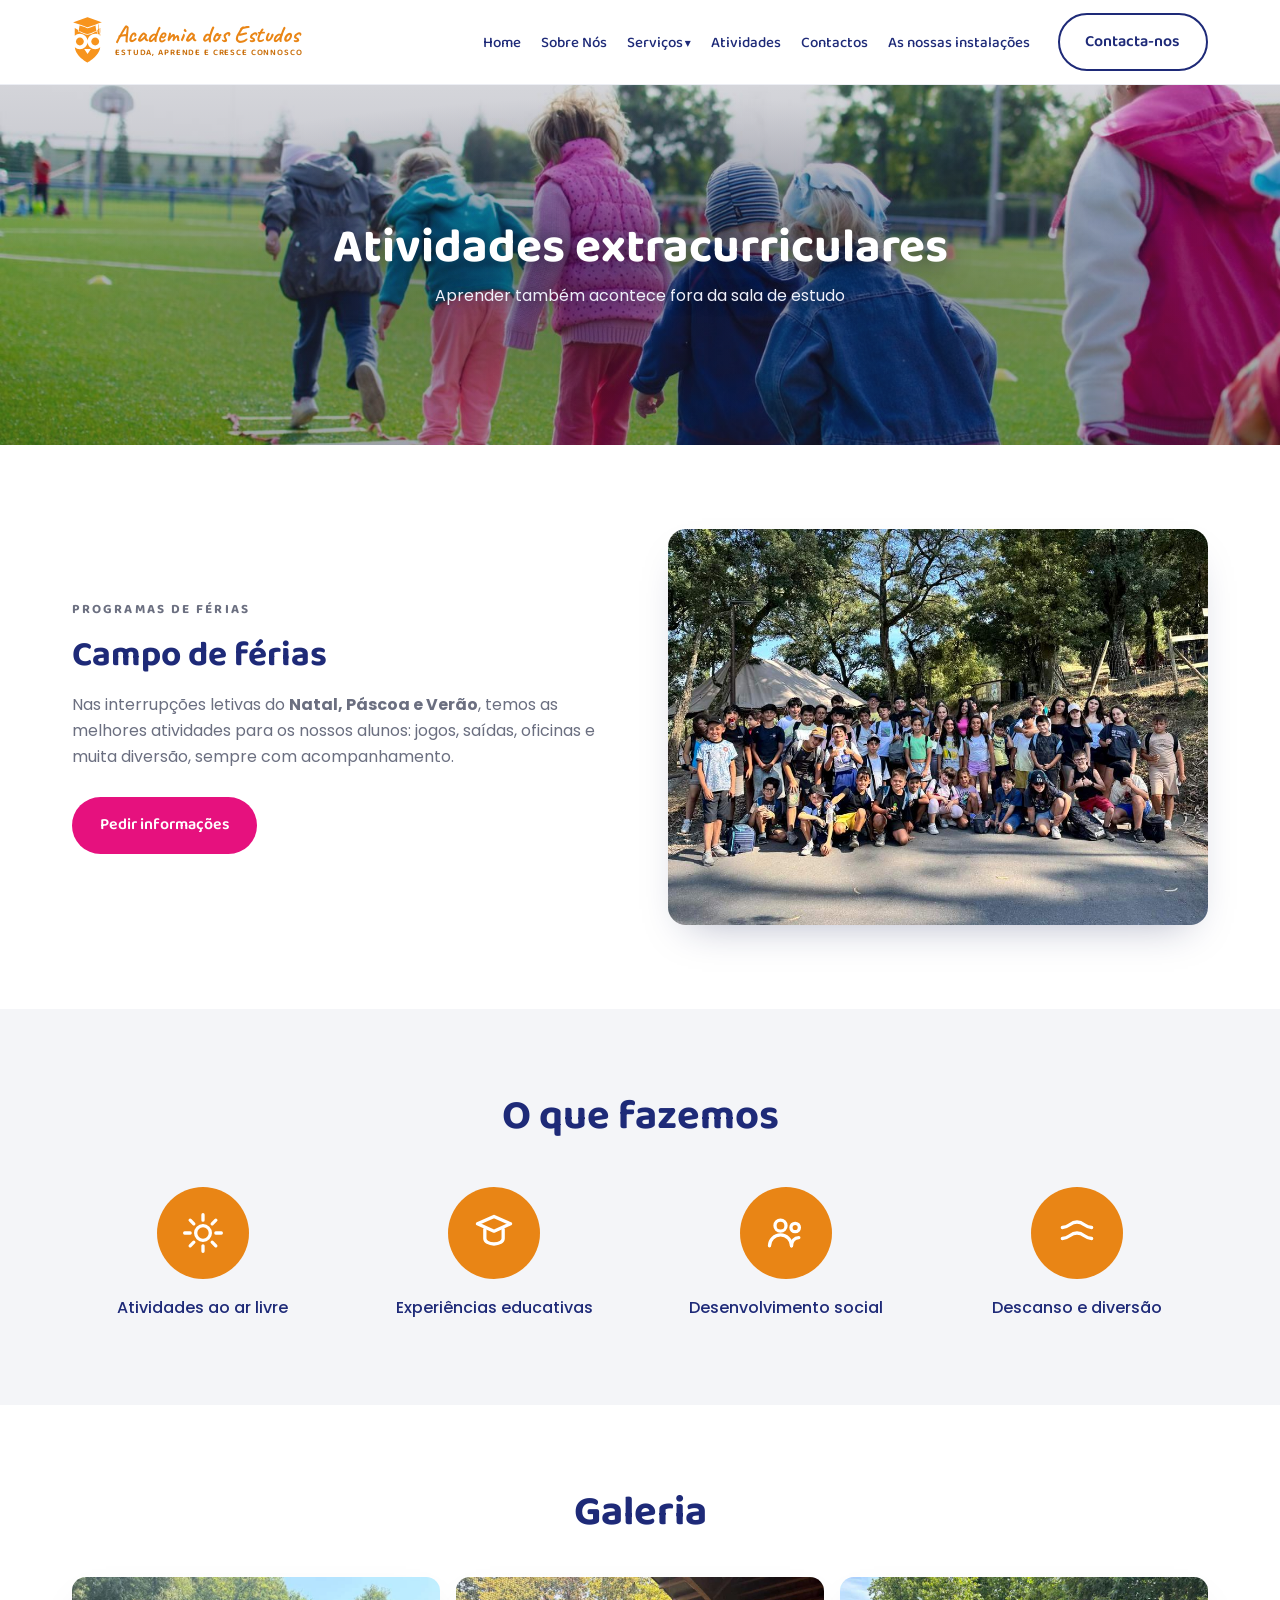
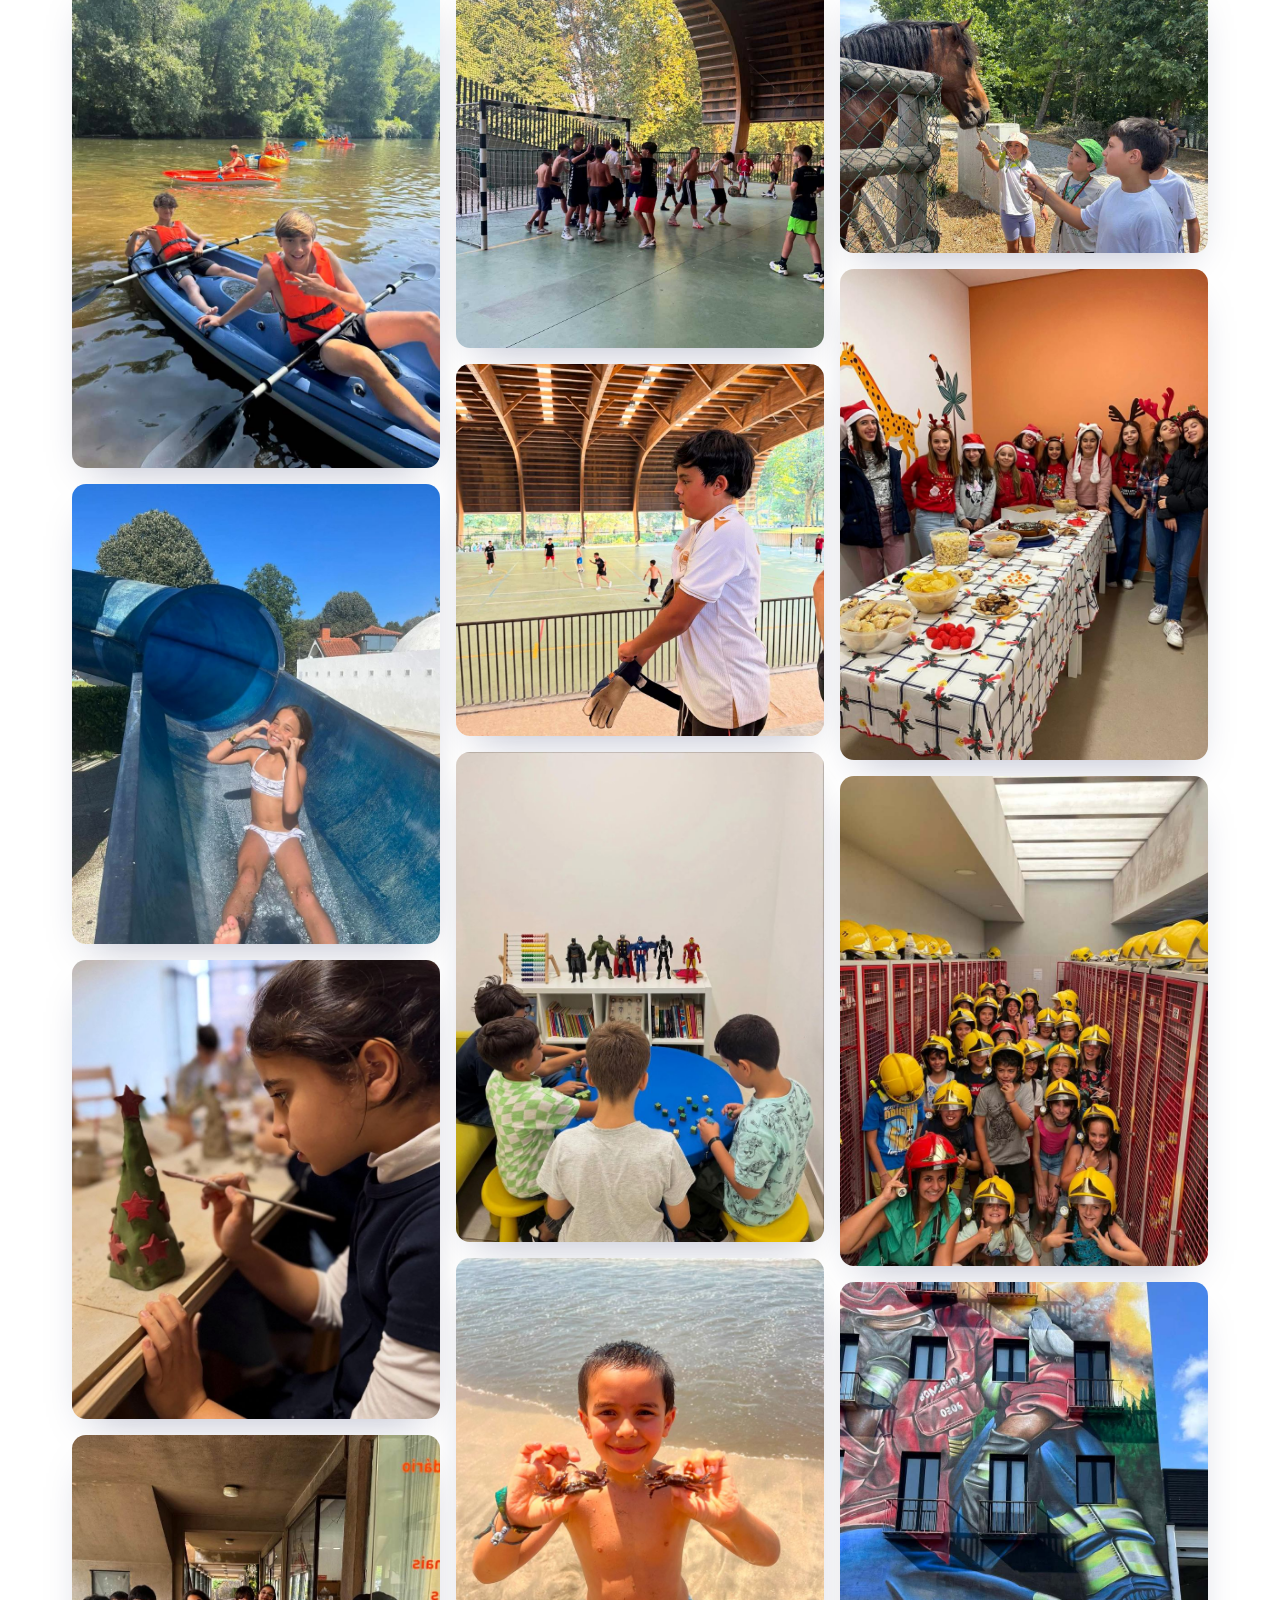
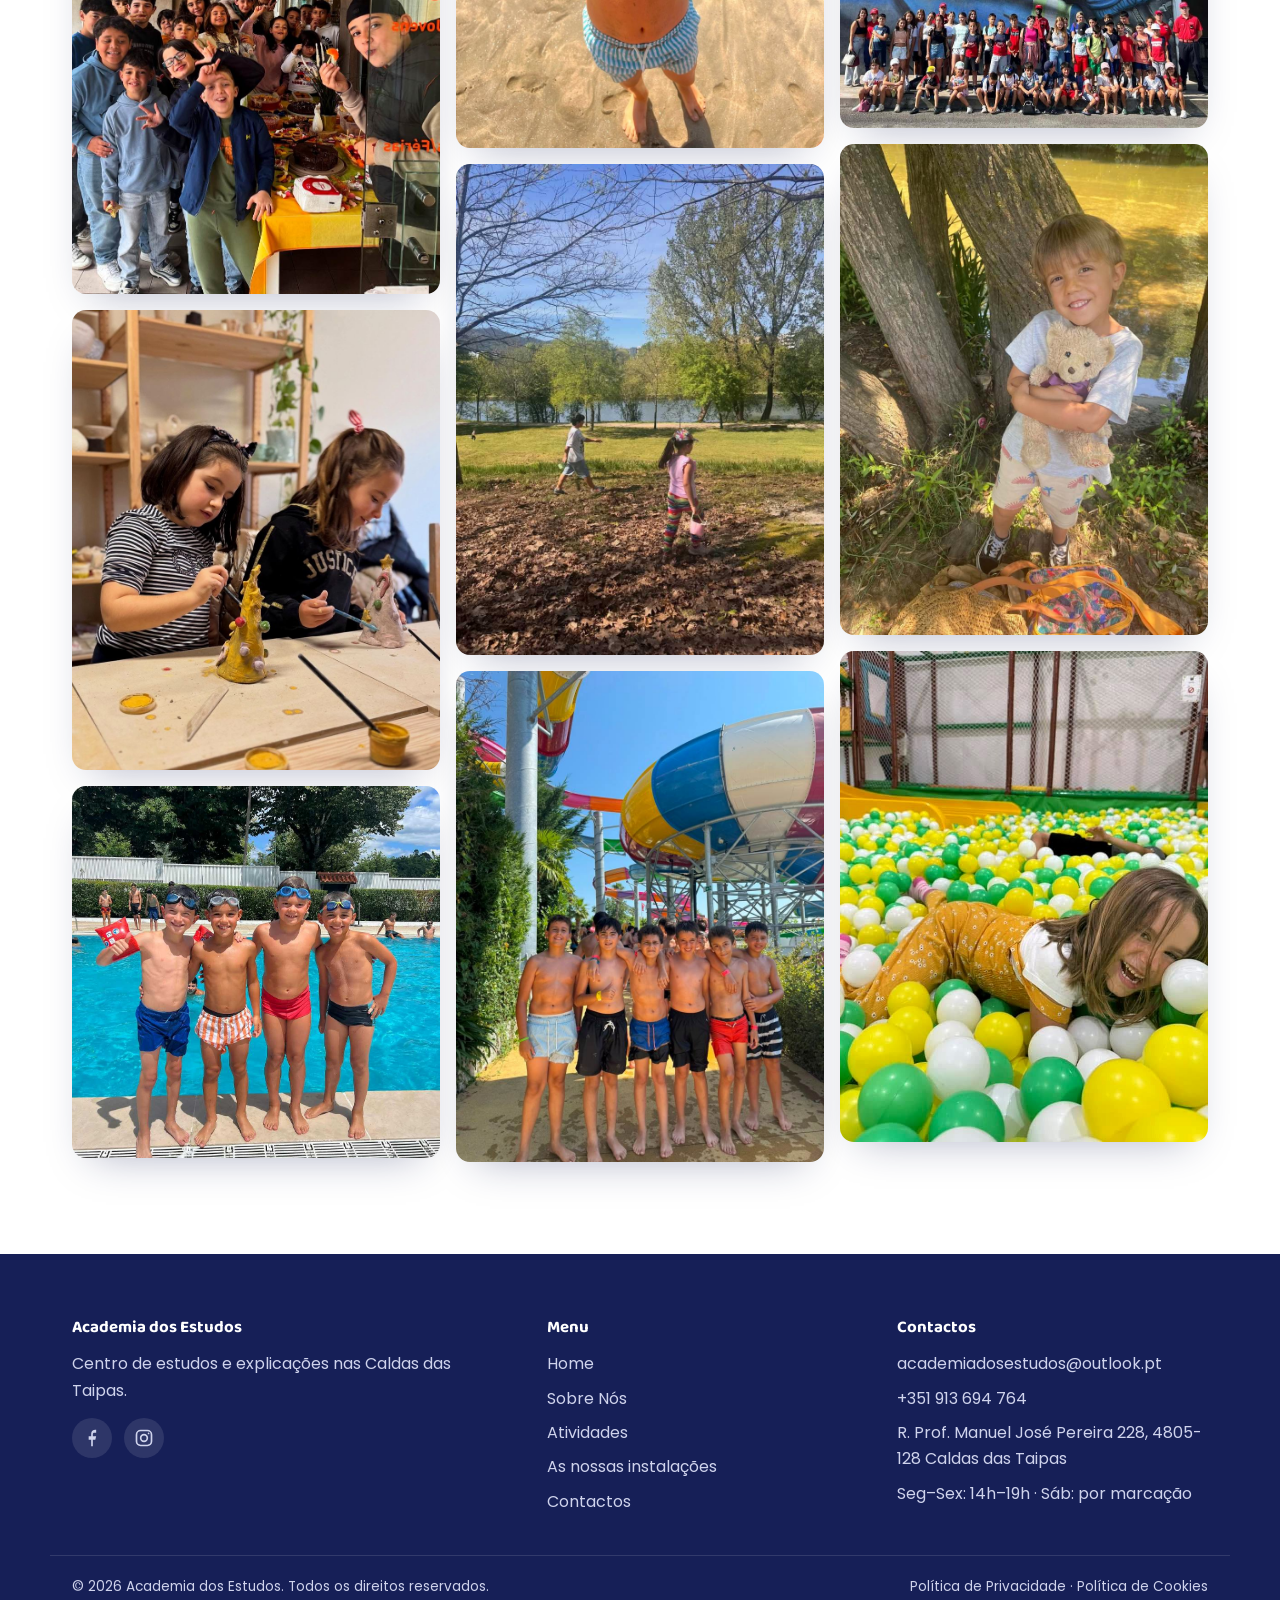
==== commit 8ba4853b: "Logo: usar o logótipo OFICIAL vetorial (extraído do PDF da marca) O cliente forneceu os ficheiros of" ====
--- a/atividades.html
+++ b/atividades.html
@@ -5,18 +5,18 @@
 <meta name="viewport" content="width=device-width, initial-scale=1">
 <title>Atividades Extracurriculares | Academia dos Estudos</title>
 <meta name="description" content="Campo de férias e atividades extracurriculares da Academia dos Estudos nas interrupções letivas do Natal, Páscoa e Verão.">
-<link rel="icon" href="assets/logo-mark.png?v=15">
+<link rel="icon" href="assets/logo-mark.svg?v=16">
 <link rel="preconnect" href="https://fonts.googleapis.com">
 <link rel="preconnect" href="https://fonts.gstatic.com" crossorigin>
 <link href="https://fonts.googleapis.com/css2?family=Baloo+2:wght@500;600;700&family=Caveat:wght@600;700&family=Poppins:ital,wght@0,300;0,400;0,500;0,600;1,400&display=swap" rel="stylesheet">
-<link rel="stylesheet" href="css/styles.css?v=15">
+<link rel="stylesheet" href="css/styles.css?v=16">
 <script>document.documentElement.className+=" js";</script>
 </head>
 <body>
 <header class="site-header">
   <div class="wrap">
     <a class="brand" href="index.html" aria-label="Academia dos Estudos — início">
-      <img src="assets/logo-mark.png?v=15" alt="">
+      <img src="assets/logo-mark.svg?v=16" alt="">
       <span class="brand-text"><b>Academia dos Estudos</b><span>Estuda, aprende e cresce connosco</span></span>
     </a>
     <button class="nav-toggle" aria-label="Abrir menu" aria-expanded="false"><span></span></button>
@@ -131,6 +131,6 @@
     <span><a href="politica-privacidade.html">Política de Privacidade</a> · <a href="politica-cookies.html">Política de Cookies</a></span>
   </div>
 </footer>
-<script src="js/main.js?v=15"></script>
+<script src="js/main.js?v=16"></script>
 </body>
 </html>
--- a/css/styles.css
+++ b/css/styles.css
@@ -79,7 +79,7 @@
   min-height: 84px;
 }
 .brand { display: flex; align-items: center; gap: 12px; }
-.brand img { width: 48px; height: 48px; }
+.brand img { height: 52px; width: auto; }
 .brand-text { display: block; }
 .brand-text b {
   display: block;
@@ -404,7 +404,7 @@
   .page-hero { padding: 64px 0; min-height: 280px; }
   /* logo: coruja em cima, nome + slogan por baixo */
   .brand { flex-direction: column; gap: 3px; text-align: center; }
-  .brand img { width: 38px; height: 38px; }
+  .brand img { height: 40px; width: auto; }
   .brand-text b { font-size: 1.02rem; }
   .brand-text > span { display: block; font-size: .42rem; letter-spacing: .05em; }
 }
